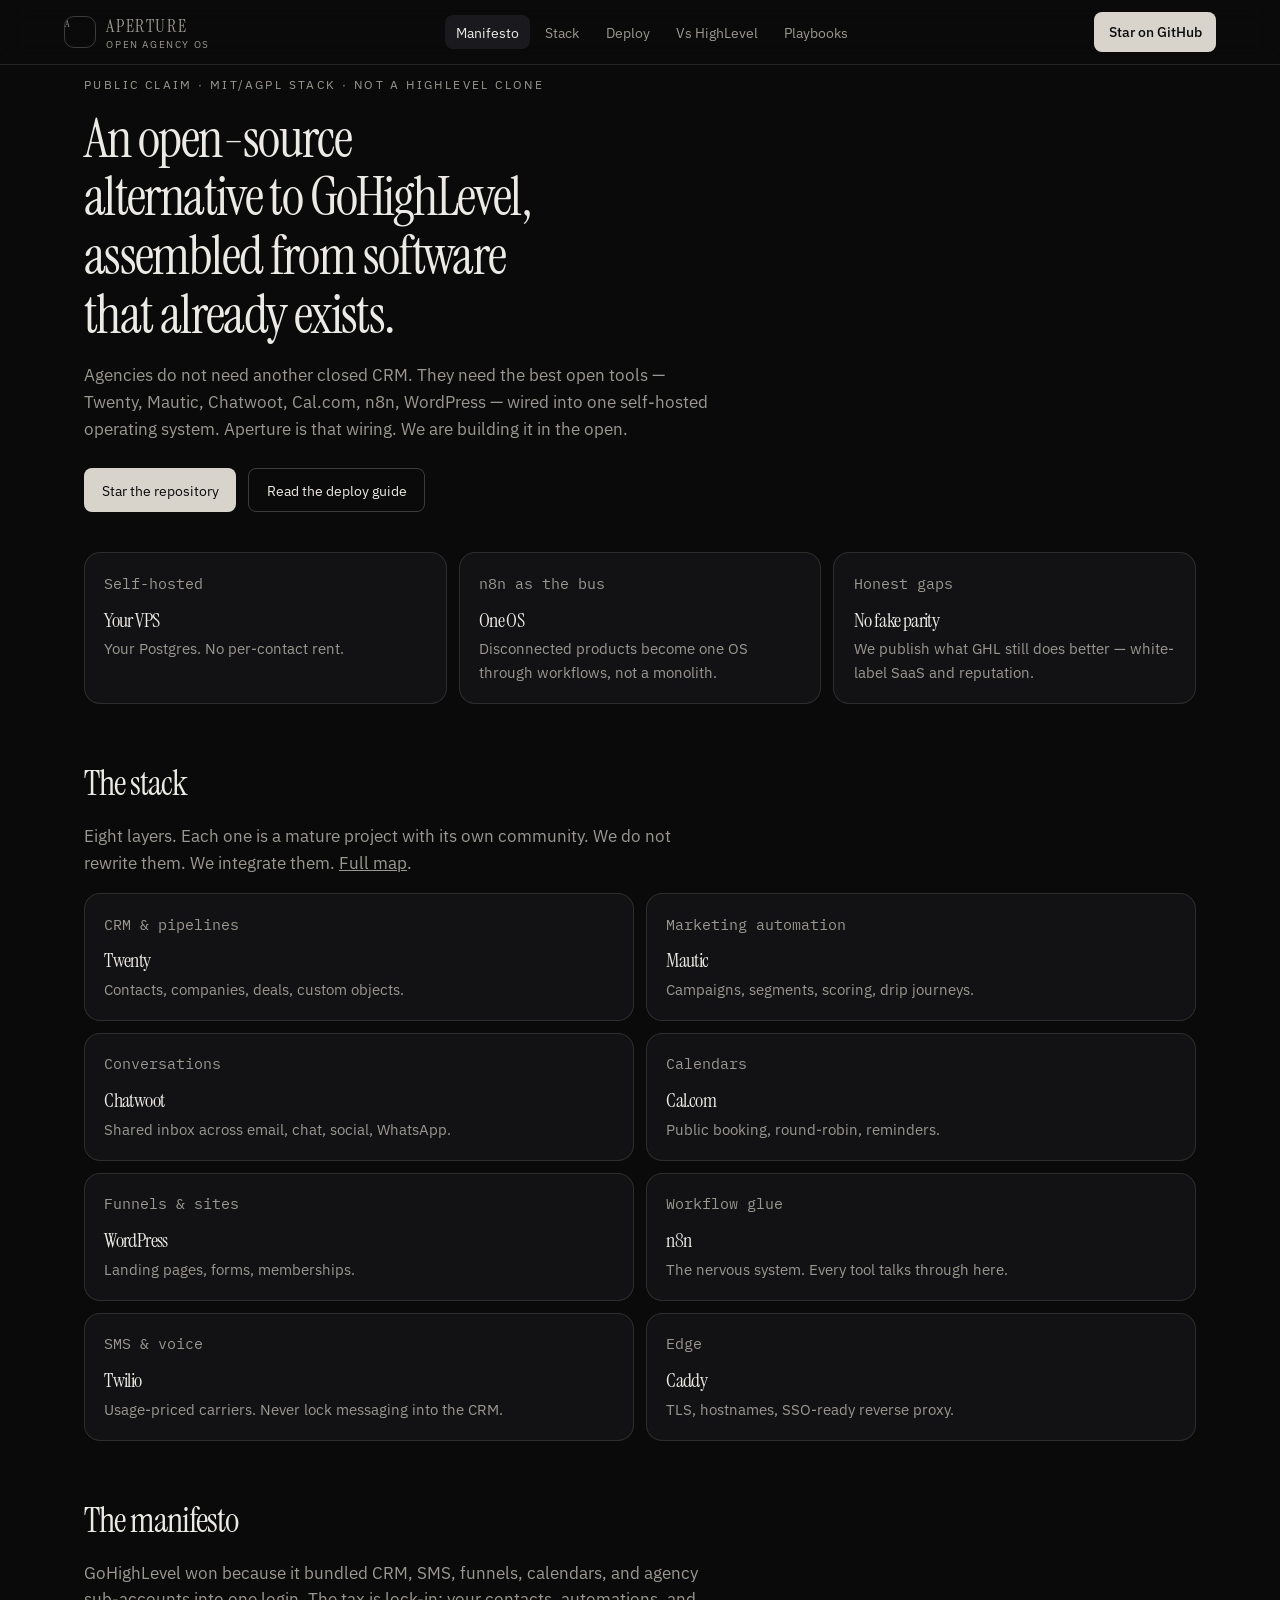
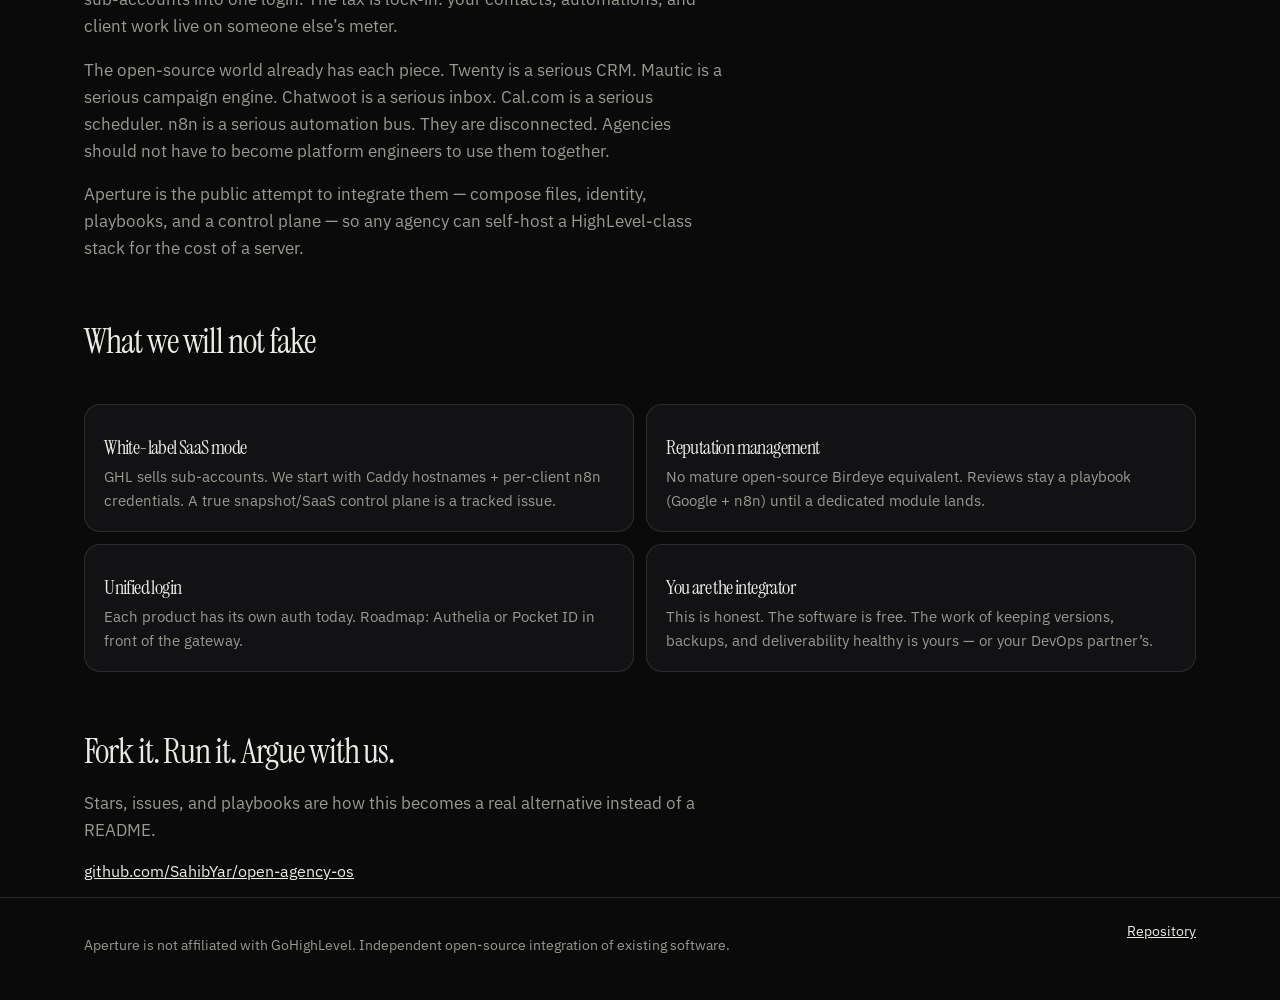
==== docs/index.html @ 9b4469d0 "site: publish the Aperture site for GitHub Pages Static mirror of the public manifesto, stack, deplo" ====
<!doctype html>
<html lang="en">
<head>
<meta charset="utf-8" />
<meta name="viewport" content="width=device-width, initial-scale=1" />
<title>Aperture — Open Agency OS</title>
<meta name="description" content="An open-source alternative to GoHighLevel, assembled from Twenty, Mautic, Chatwoot, Cal.com, n8n, and WordPress." />
<link rel="preconnect" href="https://fonts.googleapis.com" />
<link rel="stylesheet" href="https://fonts.googleapis.com/css2?family=IBM+Plex+Sans:wght@400;500&family=IBM+Plex+Mono&family=Instrument+Serif&display=swap" />
<link rel="stylesheet" href="site.css" />
</head>
<body>
<header><div class="wrap bar">
<a class="brand" href="./"><span class="mark">A</span><span><strong>Aperture</strong><span>Open Agency OS</span></span></a>
<nav class="desktop">
<a href="./" aria-current="page">Manifesto</a>
<a href="stack/">Stack</a>
<a href="guide/">Deploy</a>
<a href="compare/">Vs HighLevel</a>
<a href="playbooks/">Playbooks</a>
</nav>
<a class="star" href="https://github.com/SahibYar/open-agency-os">Star on GitHub</a>
</div></header>
<main class="wrap">
<p class="kicker">Public claim · MIT/AGPL stack · not a HighLevel clone</p>
<h1>An open-source alternative to GoHighLevel, assembled from software that already exists.</h1>
<p class="lede">Agencies do not need another closed CRM. They need the best open tools — Twenty, Mautic, Chatwoot, Cal.com, n8n, WordPress — wired into one self-hosted operating system. Aperture is that wiring. We are building it in the open.</p>
<div class="row">
<a class="btn" href="https://github.com/SahibYar/open-agency-os">Star the repository</a>
<a class="btn ghost" href="guide/">Read the deploy guide</a>
</div>
<div class="grid three">
<article class="card"><p class="meta">Self-hosted</p><h3>Your VPS</h3><p>Your Postgres. No per-contact rent.</p></article>
<article class="card"><p class="meta">n8n as the bus</p><h3>One OS</h3><p>Disconnected products become one OS through workflows, not a monolith.</p></article>
<article class="card"><p class="meta">Honest gaps</p><h3>No fake parity</h3><p>We publish what GHL still does better — white-label SaaS and reputation.</p></article>
</div>
<section class="section">
<h2>The stack</h2>
<p class="lede">Eight layers. Each one is a mature project with its own community. We do not rewrite them. We integrate them. <a href="stack/">Full map</a>.</p>
<div class="grid two" style="margin-top:1rem">
<article class="card"><p class="meta">CRM &amp; pipelines</p><h3>Twenty</h3><p>Contacts, companies, deals, custom objects.</p></article>
<article class="card"><p class="meta">Marketing automation</p><h3>Mautic</h3><p>Campaigns, segments, scoring, drip journeys.</p></article>
<article class="card"><p class="meta">Conversations</p><h3>Chatwoot</h3><p>Shared inbox across email, chat, social, WhatsApp.</p></article>
<article class="card"><p class="meta">Calendars</p><h3>Cal.com</h3><p>Public booking, round-robin, reminders.</p></article>
<article class="card"><p class="meta">Funnels &amp; sites</p><h3>WordPress</h3><p>Landing pages, forms, memberships.</p></article>
<article class="card"><p class="meta">Workflow glue</p><h3>n8n</h3><p>The nervous system. Every tool talks through here.</p></article>
<article class="card"><p class="meta">SMS &amp; voice</p><h3>Twilio</h3><p>Usage-priced carriers. Never lock messaging into the CRM.</p></article>
<article class="card"><p class="meta">Edge</p><h3>Caddy</h3><p>TLS, hostnames, SSO-ready reverse proxy.</p></article>
</div>
</section>
<section class="section">
<h2>The manifesto</h2>
<p class="lede">GoHighLevel won because it bundled CRM, SMS, funnels, calendars, and agency sub-accounts into one login. The tax is lock-in: your contacts, automations, and client work live on someone else’s meter.</p>
<p class="lede">The open-source world already has each piece. Twenty is a serious CRM. Mautic is a serious campaign engine. Chatwoot is a serious inbox. Cal.com is a serious scheduler. n8n is a serious automation bus. They are disconnected. Agencies should not have to become platform engineers to use them together.</p>
<p class="lede">Aperture is the public attempt to integrate them — compose files, identity, playbooks, and a control plane — so any agency can self-host a HighLevel-class stack for the cost of a server.</p>
</section>
<section class="section">
<h2>What we will not fake</h2>
<div class="grid two">
<article class="card"><h3>White-label SaaS mode</h3><p>GHL sells sub-accounts. We start with Caddy hostnames + per-client n8n credentials. A true snapshot/SaaS control plane is a tracked issue.</p></article>
<article class="card"><h3>Reputation management</h3><p>No mature open-source Birdeye equivalent. Reviews stay a playbook (Google + n8n) until a dedicated module lands.</p></article>
<article class="card"><h3>Unified login</h3><p>Each product has its own auth today. Roadmap: Authelia or Pocket ID in front of the gateway.</p></article>
<article class="card"><h3>You are the integrator</h3><p>This is honest. The software is free. The work of keeping versions, backups, and deliverability healthy is yours — or your DevOps partner’s.</p></article>
</div>
</section>
<section class="section">
<h2>Fork it. Run it. Argue with us.</h2>
<p class="lede">Stars, issues, and playbooks are how this becomes a real alternative instead of a README.</p>
<p><a href="https://github.com/SahibYar/open-agency-os">github.com/SahibYar/open-agency-os</a></p>
</section>
</main>
<footer><div class="wrap"><p>Aperture is not affiliated with GoHighLevel. Independent open-source integration of existing software.</p><a href="https://github.com/SahibYar/open-agency-os">Repository</a></div></footer>
</body></html>
---- docs/site.css ----
:root {
  --bg: #0a0a0b;
  --surface: #121214;
  --raised: #1a1a1e;
  --fg: #eceae4;
  --muted: #9a9890;
  --subtle: #6e6c66;
  --accent: #d8d4cc;
  --accent-fg: #0a0a0b;
  --border: rgba(236, 234, 228, 0.12);
  --border-strong: rgba(236, 234, 228, 0.22);
  --display: "Instrument Serif", "Times New Roman", serif;
  --sans: "IBM Plex Sans", "Segoe UI", system-ui, sans-serif;
  --mono: "IBM Plex Mono", ui-monospace, Menlo, monospace;
}
* { box-sizing: border-box; }
html, body { margin: 0; background: var(--bg); color: var(--fg); font-family: var(--sans); -webkit-font-smoothing: antialiased; }
h1, h2, h3 { font-family: var(--display); font-weight: 400; text-wrap: balance; letter-spacing: -0.03em; }
a { color: inherit; }
.wrap { max-width: 72rem; margin: 0 auto; padding: 0 1.25rem; }
header { position: sticky; top: 0; z-index: 10; border-bottom: 1px solid var(--border); background: rgba(10,10,11,0.9); backdrop-filter: blur(12px); }
.bar { display: flex; align-items: center; justify-content: space-between; gap: 0.75rem; padding: 0.75rem 0; }
.brand { display: flex; align-items: center; gap: 0.65rem; text-decoration: none; }
.mark { width: 2rem; height: 2rem; display: grid; place-items: center; border: 1px solid var(--border-strong); border-radius: 10px; font-family: var(--display); }
.brand strong { display: block; font-family: var(--display); font-size: 1.15rem; font-weight: 400; }
.brand span { display: block; font-size: 10px; letter-spacing: 0.16em; text-transform: uppercase; color: var(--muted); }
nav { display: flex; gap: 0.25rem; flex-wrap: wrap; }
nav a { text-decoration: none; color: var(--muted); font-size: 0.9rem; padding: 0.45rem 0.7rem; border-radius: 8px; }
nav a[aria-current="page"] { background: var(--raised); color: var(--fg); }
.star { display: inline-flex; align-items: center; height: 2.5rem; padding: 0 0.9rem; border-radius: 8px; background: var(--accent); color: var(--accent-fg); text-decoration: none; font-size: 0.875rem; font-weight: 500; }
main { padding: 2.5rem 0 4rem; }
.kicker { font-size: 0.75rem; letter-spacing: 0.2em; text-transform: uppercase; color: var(--muted); }
h1 { font-size: clamp(2.3rem, 5vw, 3.4rem); line-height: 1.08; max-width: 18ch; margin: 1.1rem 0; }
.lede { max-width: 40rem; color: var(--muted); font-size: 1.05rem; line-height: 1.6; }
.row { display: flex; flex-wrap: wrap; gap: 0.75rem; margin-top: 1.6rem; }
.btn { display: inline-flex; align-items: center; height: 2.75rem; padding: 0 1.1rem; border-radius: 8px; background: var(--accent); color: var(--accent-fg); text-decoration: none; font-size: 0.9rem; }
.btn.ghost { background: transparent; color: var(--fg); border: 1px solid var(--border-strong); }
.grid { display: grid; gap: 0.75rem; margin-top: 2.5rem; }
@media (min-width: 720px) { .grid.three { grid-template-columns: repeat(3, 1fr); } .grid.two { grid-template-columns: 1fr 1fr; } }
.card, .layer, .step { border: 1px solid var(--border); background: var(--surface); border-radius: 16px; padding: 1.15rem 1.2rem; }
.card h3, .layer h3 { margin: 0.7rem 0 0.3rem; font-size: 1.25rem; }
.card p, .layer p, .step p { margin: 0; color: var(--muted); line-height: 1.55; font-size: 0.95rem; }
.section { margin-top: 3.5rem; }
.section h2 { font-size: 2.2rem; margin-bottom: 0.4rem; }
.meta { color: var(--subtle); font-size: 0.8rem; font-family: var(--mono); }
.layer + .layer { margin-top: 0.75rem; }
.layer a { color: var(--fg); }
ol.steps { list-style: none; padding: 0; margin: 1.5rem 0; display: grid; gap: 0.75rem; }
.step { display: flex; gap: 1rem; }
.num { font-family: var(--mono); color: var(--subtle); }
pre { overflow: auto; border: 1px solid var(--border); background: var(--surface); border-radius: 16px; padding: 1rem 1.1rem; font-family: var(--mono); font-size: 0.8rem; line-height: 1.6; color: var(--muted); }
table { width: 100%; border-collapse: collapse; margin-top: 1.25rem; font-size: 0.92rem; }
th, td { text-align: left; padding: 0.75rem 0.6rem; border-bottom: 1px solid var(--border); vertical-align: top; }
th { color: var(--subtle); font-weight: 500; font-size: 0.75rem; letter-spacing: 0.08em; text-transform: uppercase; }
ul.clean { margin: 0.4rem 0 0; padding-left: 1.1rem; color: var(--muted); }
ul.clean li { margin: 0.25rem 0; }
footer { border-top: 1px solid var(--border); color: var(--muted); font-size: 0.875rem; }
footer .wrap { display: flex; justify-content: space-between; gap: 1rem; flex-wrap: wrap; padding: 1.5rem 1.25rem 2rem; }
footer a { color: var(--fg); }
@media (max-width: 800px) { nav.desktop { display: none; } .brand span { display: none; } }
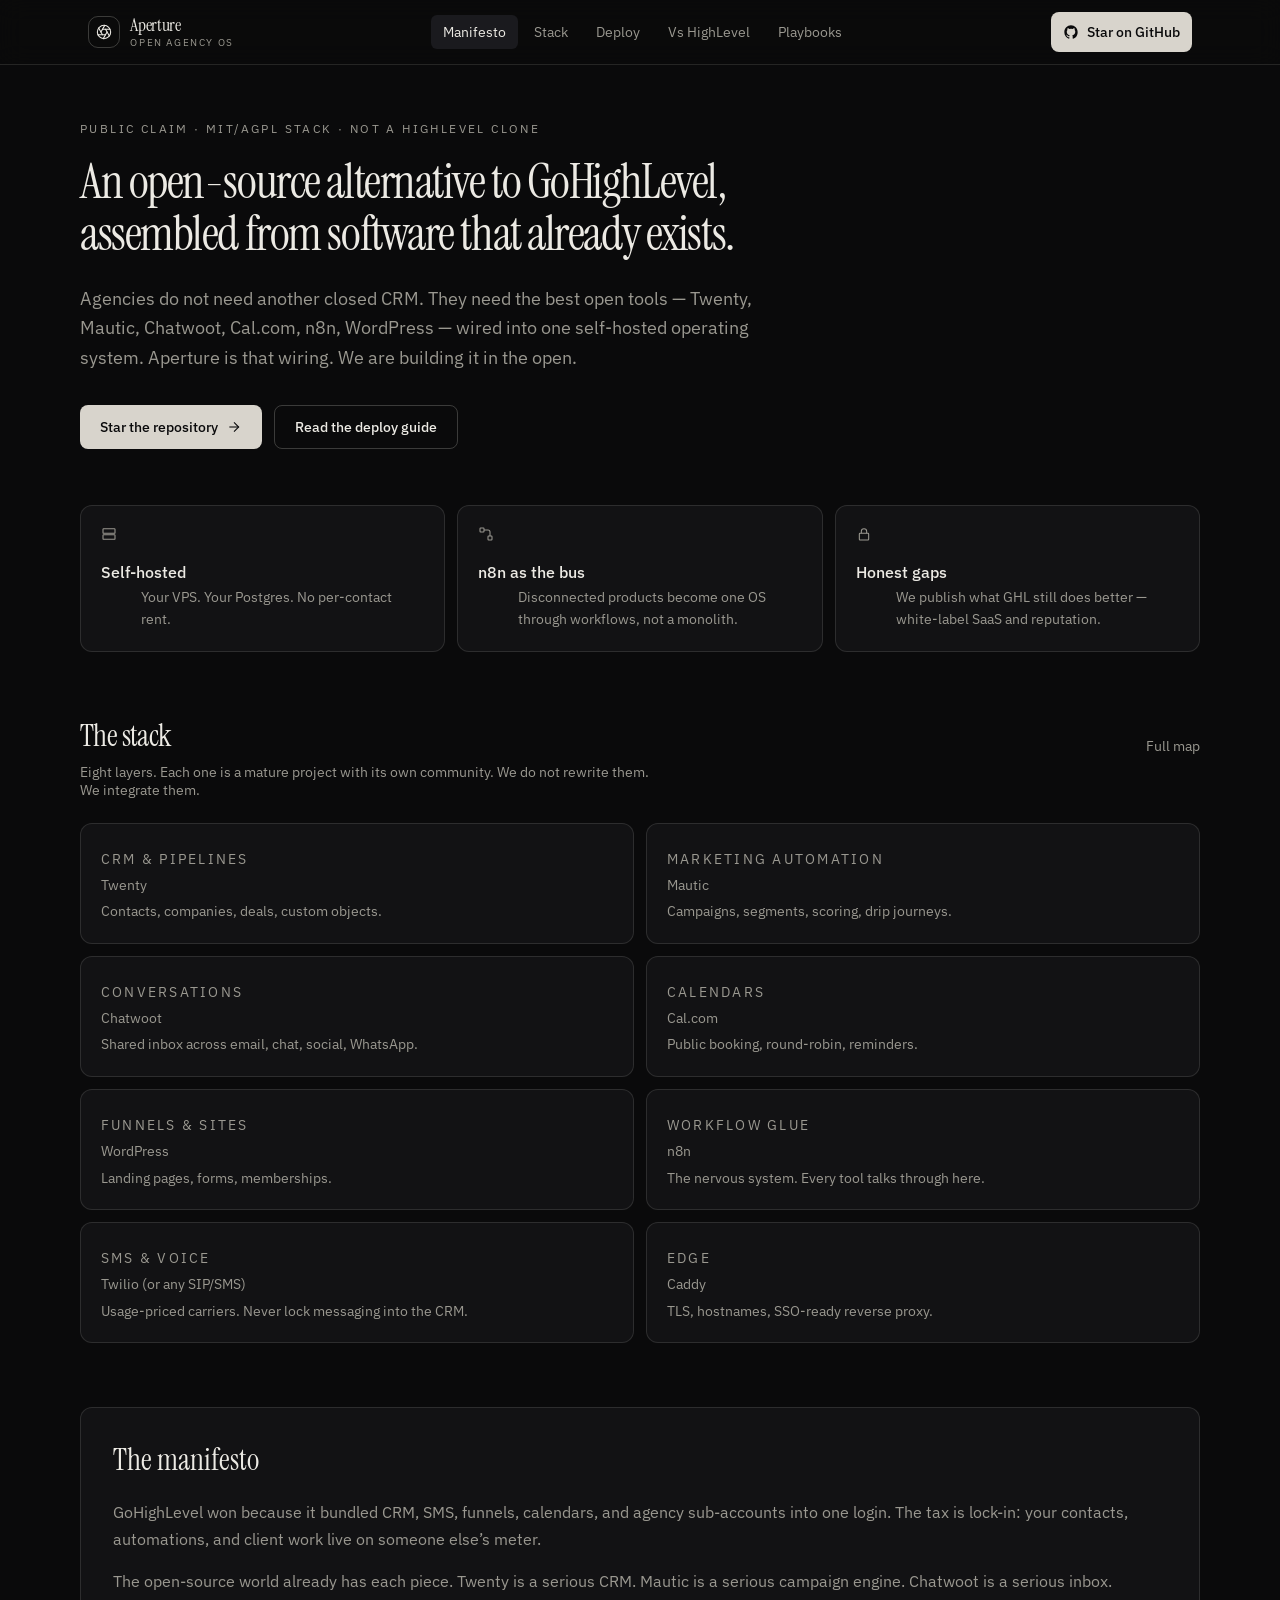
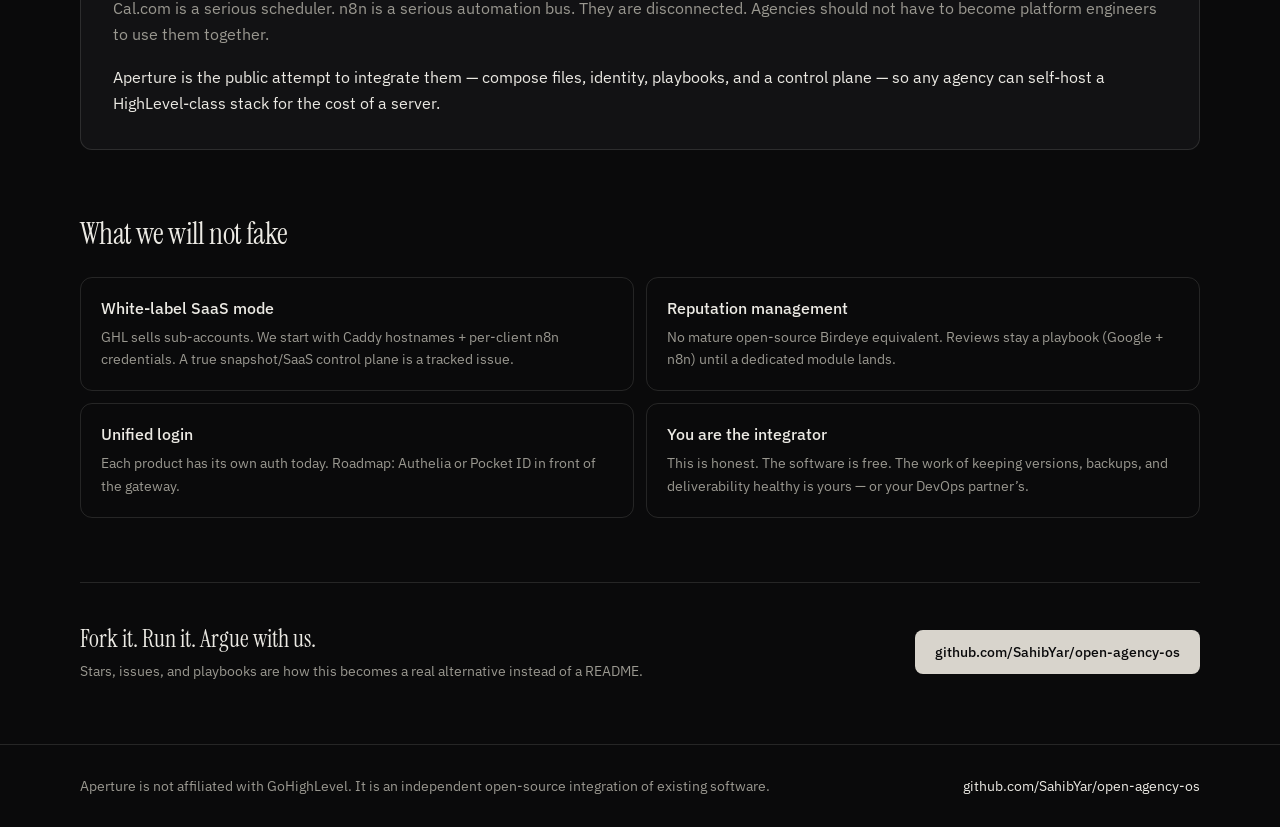
==== commit a084f3d2: "site: match the preview layout, type, and header" ====
--- a/docs/index.html
+++ b/docs/index.html
@@ -1,73 +1,93 @@
 <!doctype html>
 <html lang="en">
 <head>
-<meta charset="utf-8" />
-<meta name="viewport" content="width=device-width, initial-scale=1" />
+<meta charset="utf-8"/>
+<meta name="viewport" content="width=device-width, initial-scale=1"/>
+<meta name="theme-color" content="#0a0a0b"/>
 <title>Aperture — Open Agency OS</title>
-<meta name="description" content="An open-source alternative to GoHighLevel, assembled from Twenty, Mautic, Chatwoot, Cal.com, n8n, and WordPress." />
-<link rel="preconnect" href="https://fonts.googleapis.com" />
-<link rel="stylesheet" href="https://fonts.googleapis.com/css2?family=IBM+Plex+Sans:wght@400;500&family=IBM+Plex+Mono&family=Instrument+Serif&display=swap" />
-<link rel="stylesheet" href="site.css" />
+<meta name="description" content="Open-source GoHighLevel alternative. Self-host Twenty, Mautic, Chatwoot, Cal.com, n8n and WordPress as one agency operating system."/>
+<link rel="icon" href="favicon.svg" type="image/svg+xml"/>
+<link rel="stylesheet" href="https://fonts.googleapis.com/css2?family=IBM+Plex+Mono:wght@400;500&family=IBM+Plex+Sans:wght@400;500;600&family=Instrument+Serif&display=swap"/>
+<link rel="stylesheet" href="site.css"/>
 </head>
 <body>
-<header><div class="wrap bar">
-<a class="brand" href="./"><span class="mark">A</span><span><strong>Aperture</strong><span>Open Agency OS</span></span></a>
-<nav class="desktop">
-<a href="./" aria-current="page">Manifesto</a>
-<a href="stack/">Stack</a>
-<a href="guide/">Deploy</a>
-<a href="compare/">Vs HighLevel</a>
-<a href="playbooks/">Playbooks</a>
-</nav>
-<a class="star" href="https://github.com/SahibYar/open-agency-os">Star on GitHub</a>
-</div></header>
-<main class="wrap">
-<p class="kicker">Public claim · MIT/AGPL stack · not a HighLevel clone</p>
-<h1>An open-source alternative to GoHighLevel, assembled from software that already exists.</h1>
-<p class="lede">Agencies do not need another closed CRM. They need the best open tools — Twenty, Mautic, Chatwoot, Cal.com, n8n, WordPress — wired into one self-hosted operating system. Aperture is that wiring. We are building it in the open.</p>
-<div class="row">
-<a class="btn" href="https://github.com/SahibYar/open-agency-os">Star the repository</a>
-<a class="btn ghost" href="guide/">Read the deploy guide</a>
+<div class="shell">
+<header>
+  <div class="bar">
+    <a class="brand" href="./">
+      <span class="mark" aria-hidden="true"><svg viewBox="0 0 24 24" fill="none" stroke="currentColor" stroke-width="1.6" stroke-linecap="round" stroke-linejoin="round"><circle cx="12" cy="12" r="10"/><path d="m14.31 8 5.74 9.94"/><path d="M9.69 8h11.48"/><path d="m7.38 12 5.74-9.94"/><path d="M9.69 16 3.95 6.06"/><path d="M14.31 16H2.83"/><path d="m16.62 12-5.74 9.94"/></svg></span>
+      <span class="brand-copy"><strong>Aperture</strong><span>Open Agency OS</span></span>
+    </a>
+    <nav class="desk">
+      <a href="./" aria-current="page">Manifesto</a>
+      <a href="stack/">Stack</a>
+      <a href="guide/">Deploy</a>
+      <a href="compare/">Vs HighLevel</a>
+      <a href="playbooks/">Playbooks</a>
+    </nav>
+    <a class="star" href="https://github.com/SahibYar/open-agency-os"><svg width="16" height="16" viewBox="0 0 24 24" fill="currentColor"><path d="M12 2C6.48 2 2 6.58 2 12.26c0 4.52 2.87 8.35 6.84 9.71.5.1.68-.22.68-.49 0-.24-.01-.87-.01-1.71-2.78.62-3.37-1.37-3.37-1.37-.45-1.18-1.11-1.5-1.11-1.5-.91-.64.07-.63.07-.63 1 .07 1.53 1.06 1.53 1.06.9 1.57 2.36 1.12 2.94.86.09-.67.35-1.12.63-1.38-2.22-.26-4.55-1.14-4.55-5.07 0-1.12.39-2.03 1.03-2.75-.1-.26-.45-1.3.1-2.71 0 0 .84-.27 2.75 1.05a9.3 9.3 0 0 1 5 0c1.91-1.32 2.75-1.05 2.75-1.05.55 1.41.2 2.45.1 2.71.64.72 1.03 1.63 1.03 2.75 0 3.94-2.34 4.8-4.57 5.06.36.32.68.94.68 1.9 0 1.37-.01 2.48-.01 2.81 0 .27.18.6.69.49A10.04 10.04 0 0 0 22 12.26C22 6.58 17.52 2 12 2Z"/></svg><span class="long">Star on GitHub</span><span class="short">Star</span></a>
+  </div>
+  <nav class="mobile">
+    <a href="./" aria-current="page">Manifesto</a>
+    <a href="stack/">Stack</a>
+    <a href="guide/">Deploy</a>
+    <a href="compare/">Vs HighLevel</a>
+    <a href="playbooks/">Playbooks</a>
+  </nav>
+</header>
+<main class="page">
+  <p class="kicker rise">Public claim · MIT/AGPL stack · not a HighLevel clone</p>
+  <h1 class="rise">An open-source alternative to GoHighLevel, assembled from software that already exists.</h1>
+  <p class="lede rise">Agencies do not need another closed CRM. They need the best open tools — Twenty, Mautic, Chatwoot, Cal.com, n8n, WordPress — wired into one self-hosted operating system. Aperture is that wiring. We are building it in the open.</p>
+  <div class="row rise">
+    <a class="btn" href="https://github.com/SahibYar/open-agency-os">Star the repository <svg width="16" height="16" viewBox="0 0 24 24" fill="none" stroke="currentColor" stroke-width="1.6"><path d="M5 12h14"/><path d="m12 5 7 7-7 7"/></svg></a>
+    <a class="btn ghost" href="guide/">Read the deploy guide</a>
+  </div>
+  <dl class="grid three">
+    <div class="card"><svg width="16" height="16" viewBox="0 0 24 24" fill="none" stroke="currentColor" stroke-width="1.6"><rect x="3" y="4" width="18" height="7" rx="1"/><rect x="3" y="13" width="18" height="7" rx="1"/><path d="M7 7.5h.01M7 16.5h.01"/></svg><dt>Self-hosted</dt><dd>Your VPS. Your Postgres. No per-contact rent.</dd></div>
+    <div class="card"><svg width="16" height="16" viewBox="0 0 24 24" fill="none" stroke="currentColor" stroke-width="1.6"><rect x="3" y="3" width="6" height="6" rx="1"/><rect x="15" y="15" width="6" height="6" rx="1"/><path d="M9 6h6a3 3 0 0 1 3 3v6"/></svg><dt>n8n as the bus</dt><dd>Disconnected products become one OS through workflows, not a monolith.</dd></div>
+    <div class="card"><svg width="16" height="16" viewBox="0 0 24 24" fill="none" stroke="currentColor" stroke-width="1.6"><rect x="5" y="11" width="14" height="10" rx="1"/><path d="M8 11V8a4 4 0 0 1 8 0v3"/></svg><dt>Honest gaps</dt><dd>We publish what GHL still does better — white-label SaaS and reputation.</dd></div>
+  </dl>
+  <section class="section">
+    <div class="head"><h2>The stack</h2><a href="stack/">Full map</a></div>
+    <p class="sub">Eight layers. Each one is a mature project with its own community. We do not rewrite them. We integrate them.</p>
+    <ul class="grid two layers" style="list-style:none;padding:0">
+      <li class="card"><p class="eyebrow">CRM & pipelines</p><p class="tool">Twenty</p><p>Contacts, companies, deals, custom objects.</p></li>
+      <li class="card"><p class="eyebrow">Marketing automation</p><p class="tool">Mautic</p><p>Campaigns, segments, scoring, drip journeys.</p></li>
+      <li class="card"><p class="eyebrow">Conversations</p><p class="tool">Chatwoot</p><p>Shared inbox across email, chat, social, WhatsApp.</p></li>
+      <li class="card"><p class="eyebrow">Calendars</p><p class="tool">Cal.com</p><p>Public booking, round-robin, reminders.</p></li>
+      <li class="card"><p class="eyebrow">Funnels & sites</p><p class="tool">WordPress</p><p>Landing pages, forms, memberships.</p></li>
+      <li class="card"><p class="eyebrow">Workflow glue</p><p class="tool">n8n</p><p>The nervous system. Every tool talks through here.</p></li>
+      <li class="card"><p class="eyebrow">SMS & voice</p><p class="tool">Twilio (or any SIP/SMS)</p><p>Usage-priced carriers. Never lock messaging into the CRM.</p></li>
+      <li class="card"><p class="eyebrow">Edge</p><p class="tool">Caddy</p><p>TLS, hostnames, SSO-ready reverse proxy.</p></li>
+    </ul>
+  </section>
+  <section class="manifesto">
+    <h2>The manifesto</h2>
+    <div class="prose">
+      <p>GoHighLevel won because it bundled CRM, SMS, funnels, calendars, and agency sub-accounts into one login. The tax is lock-in: your contacts, automations, and client work live on someone else’s meter.</p>
+      <p>The open-source world already has each piece. Twenty is a serious CRM. Mautic is a serious campaign engine. Chatwoot is a serious inbox. Cal.com is a serious scheduler. n8n is a serious automation bus. They are disconnected. Agencies should not have to become platform engineers to use them together.</p>
+      <p class="fg">Aperture is the public attempt to integrate them — compose files, identity, playbooks, and a control plane — so any agency can self-host a HighLevel-class stack for the cost of a server.</p>
+    </div>
+  </section>
+  <section class="section">
+    <h2>What we will not fake</h2>
+    <ul class="grid two" style="list-style:none;padding:0;margin-top:1.5rem">
+      <li class="plain"><h3>White-label SaaS mode</h3><p>GHL sells sub-accounts. We start with Caddy hostnames + per-client n8n credentials. A true snapshot/SaaS control plane is a tracked issue.</p></li>
+      <li class="plain"><h3>Reputation management</h3><p>No mature open-source Birdeye equivalent. Reviews stay a playbook (Google + n8n) until a dedicated module lands.</p></li>
+      <li class="plain"><h3>Unified login</h3><p>Each product has its own auth today. Roadmap: Authelia or Pocket ID in front of the gateway.</p></li>
+      <li class="plain"><h3>You are the integrator</h3><p>This is honest. The software is free. The work of keeping versions, backups, and deliverability healthy is yours — or your DevOps partner’s.</p></li>
+    </ul>
+  </section>
+  <section class="close">
+    <div>
+      <h2>Fork it. Run it. Argue with us.</h2>
+      <p class="sub">Stars, issues, and playbooks are how this becomes a real alternative instead of a README.</p>
+    </div>
+    <a class="btn" href="https://github.com/SahibYar/open-agency-os">github.com/SahibYar/open-agency-os</a>
+  </section>
+</main>
+<footer><div class="inner"><p>Aperture is not affiliated with GoHighLevel. It is an independent open-source integration of existing software.</p><a href="https://github.com/SahibYar/open-agency-os">github.com/SahibYar/open-agency-os</a></div></footer>
 </div>
-<div class="grid three">
-<article class="card"><p class="meta">Self-hosted</p><h3>Your VPS</h3><p>Your Postgres. No per-contact rent.</p></article>
-<article class="card"><p class="meta">n8n as the bus</p><h3>One OS</h3><p>Disconnected products become one OS through workflows, not a monolith.</p></article>
-<article class="card"><p class="meta">Honest gaps</p><h3>No fake parity</h3><p>We publish what GHL still does better — white-label SaaS and reputation.</p></article>
-</div>
-<section class="section">
-<h2>The stack</h2>
-<p class="lede">Eight layers. Each one is a mature project with its own community. We do not rewrite them. We integrate them. <a href="stack/">Full map</a>.</p>
-<div class="grid two" style="margin-top:1rem">
-<article class="card"><p class="meta">CRM &amp; pipelines</p><h3>Twenty</h3><p>Contacts, companies, deals, custom objects.</p></article>
-<article class="card"><p class="meta">Marketing automation</p><h3>Mautic</h3><p>Campaigns, segments, scoring, drip journeys.</p></article>
-<article class="card"><p class="meta">Conversations</p><h3>Chatwoot</h3><p>Shared inbox across email, chat, social, WhatsApp.</p></article>
-<article class="card"><p class="meta">Calendars</p><h3>Cal.com</h3><p>Public booking, round-robin, reminders.</p></article>
-<article class="card"><p class="meta">Funnels &amp; sites</p><h3>WordPress</h3><p>Landing pages, forms, memberships.</p></article>
-<article class="card"><p class="meta">Workflow glue</p><h3>n8n</h3><p>The nervous system. Every tool talks through here.</p></article>
-<article class="card"><p class="meta">SMS &amp; voice</p><h3>Twilio</h3><p>Usage-priced carriers. Never lock messaging into the CRM.</p></article>
-<article class="card"><p class="meta">Edge</p><h3>Caddy</h3><p>TLS, hostnames, SSO-ready reverse proxy.</p></article>
-</div>
-</section>
-<section class="section">
-<h2>The manifesto</h2>
-<p class="lede">GoHighLevel won because it bundled CRM, SMS, funnels, calendars, and agency sub-accounts into one login. The tax is lock-in: your contacts, automations, and client work live on someone else’s meter.</p>
-<p class="lede">The open-source world already has each piece. Twenty is a serious CRM. Mautic is a serious campaign engine. Chatwoot is a serious inbox. Cal.com is a serious scheduler. n8n is a serious automation bus. They are disconnected. Agencies should not have to become platform engineers to use them together.</p>
-<p class="lede">Aperture is the public attempt to integrate them — compose files, identity, playbooks, and a control plane — so any agency can self-host a HighLevel-class stack for the cost of a server.</p>
-</section>
-<section class="section">
-<h2>What we will not fake</h2>
-<div class="grid two">
-<article class="card"><h3>White-label SaaS mode</h3><p>GHL sells sub-accounts. We start with Caddy hostnames + per-client n8n credentials. A true snapshot/SaaS control plane is a tracked issue.</p></article>
-<article class="card"><h3>Reputation management</h3><p>No mature open-source Birdeye equivalent. Reviews stay a playbook (Google + n8n) until a dedicated module lands.</p></article>
-<article class="card"><h3>Unified login</h3><p>Each product has its own auth today. Roadmap: Authelia or Pocket ID in front of the gateway.</p></article>
-<article class="card"><h3>You are the integrator</h3><p>This is honest. The software is free. The work of keeping versions, backups, and deliverability healthy is yours — or your DevOps partner’s.</p></article>
-</div>
-</section>
-<section class="section">
-<h2>Fork it. Run it. Argue with us.</h2>
-<p class="lede">Stars, issues, and playbooks are how this becomes a real alternative instead of a README.</p>
-<p><a href="https://github.com/SahibYar/open-agency-os">github.com/SahibYar/open-agency-os</a></p>
-</section>
-</main>
-<footer><div class="wrap"><p>Aperture is not affiliated with GoHighLevel. Independent open-source integration of existing software.</p><a href="https://github.com/SahibYar/open-agency-os">Repository</a></div></footer>
-</body></html>
+</body>
+</html>
--- a/docs/site.css
+++ b/docs/site.css
@@ -7,54 +7,112 @@
   --subtle: #6e6c66;
   --accent: #d8d4cc;
   --accent-fg: #0a0a0b;
-  --border: rgba(236, 234, 228, 0.12);
-  --border-strong: rgba(236, 234, 228, 0.22);
+  --border: color-mix(in oklab, #eceae4 12%, transparent);
+  --border-strong: color-mix(in oklab, #eceae4 22%, transparent);
   --display: "Instrument Serif", "Times New Roman", serif;
   --sans: "IBM Plex Sans", "Segoe UI", system-ui, sans-serif;
   --mono: "IBM Plex Mono", ui-monospace, Menlo, monospace;
 }
 * { box-sizing: border-box; }
-html, body { margin: 0; background: var(--bg); color: var(--fg); font-family: var(--sans); -webkit-font-smoothing: antialiased; }
-h1, h2, h3 { font-family: var(--display); font-weight: 400; text-wrap: balance; letter-spacing: -0.03em; }
+html { -webkit-font-smoothing: antialiased; }
+html, body { margin: 0; background: var(--bg); color: var(--fg); font-family: var(--sans); }
+h1, h2, h3 { font-family: var(--display); font-weight: 400; text-wrap: balance; margin: 0; }
+p { text-wrap: pretty; margin: 0; }
 a { color: inherit; }
-.wrap { max-width: 72rem; margin: 0 auto; padding: 0 1.25rem; }
-header { position: sticky; top: 0; z-index: 10; border-bottom: 1px solid var(--border); background: rgba(10,10,11,0.9); backdrop-filter: blur(12px); }
-.bar { display: flex; align-items: center; justify-content: space-between; gap: 0.75rem; padding: 0.75rem 0; }
-.brand { display: flex; align-items: center; gap: 0.65rem; text-decoration: none; }
-.mark { width: 2rem; height: 2rem; display: grid; place-items: center; border: 1px solid var(--border-strong); border-radius: 10px; font-family: var(--display); }
-.brand strong { display: block; font-family: var(--display); font-size: 1.15rem; font-weight: 400; }
-.brand span { display: block; font-size: 10px; letter-spacing: 0.16em; text-transform: uppercase; color: var(--muted); }
-nav { display: flex; gap: 0.25rem; flex-wrap: wrap; }
-nav a { text-decoration: none; color: var(--muted); font-size: 0.9rem; padding: 0.45rem 0.7rem; border-radius: 8px; }
-nav a[aria-current="page"] { background: var(--raised); color: var(--fg); }
-.star { display: inline-flex; align-items: center; height: 2.5rem; padding: 0 0.9rem; border-radius: 8px; background: var(--accent); color: var(--accent-fg); text-decoration: none; font-size: 0.875rem; font-weight: 500; }
-main { padding: 2.5rem 0 4rem; }
+::selection { background: var(--accent); color: var(--accent-fg); }
+.shell { min-height: 100dvh; }
+header { position: sticky; top: 0; z-index: 40; border-bottom: 1px solid var(--border); background: color-mix(in oklab, var(--bg) 90%, transparent); backdrop-filter: blur(12px); }
+.bar, .page, footer .inner { max-width: 72rem; margin: 0 auto; }
+.bar { display: flex; align-items: center; justify-content: space-between; gap: 0.75rem; padding: 0.75rem 1rem; }
+@media (min-width: 640px) { .bar, .page, footer .inner { padding-left: 1.5rem; padding-right: 1.5rem; } }
+.brand { display: flex; align-items: center; gap: 0.65rem; text-decoration: none; color: var(--fg); }
+.mark { width: 2rem; height: 2rem; display: grid; place-items: center; border: 1px solid var(--border-strong); border-radius: 10px; flex: none; }
+.mark svg { width: 16px; height: 16px; }
+.brand-copy { line-height: 1; }
+.brand-copy strong { display: block; font-family: var(--display); font-weight: 400; font-size: 1.15rem; letter-spacing: -0.02em; }
+.brand-copy span { display: none; margin-top: 0.2rem; font-size: 10px; letter-spacing: 0.16em; text-transform: uppercase; color: var(--muted); }
+@media (min-width: 640px) { .brand-copy span { display: block; } }
+nav.desk { display: none; align-items: center; gap: 0.25rem; }
+@media (min-width: 768px) { nav.desk { display: flex; } }
+nav a { text-decoration: none; color: var(--muted); font-size: 0.875rem; padding: 0.5rem 0.75rem; border-radius: 6px; }
+nav a[aria-current="page"], nav.mobile a[aria-current="page"] { background: var(--raised); color: var(--fg); }
+nav a:hover { color: var(--fg); }
+.star { display: inline-flex; align-items: center; gap: 0.5rem; height: 2.5rem; padding: 0 0.75rem; border-radius: 8px; background: var(--accent); color: var(--accent-fg); text-decoration: none; font-size: 0.875rem; font-weight: 500; }
+.star .long { display: none; }
+@media (min-width: 640px) { .star .long { display: inline; } .star .short { display: none; } }
+nav.mobile { display: flex; gap: 0.25rem; overflow-x: auto; border-top: 1px solid var(--border); padding: 0.25rem 0.75rem; }
+@media (min-width: 768px) { nav.mobile { display: none; } }
+.page { padding: 2.5rem 1rem 3.5rem; }
+@media (min-width: 640px) { .page { padding-top: 3.5rem; padding-bottom: 4rem; } }
 .kicker { font-size: 0.75rem; letter-spacing: 0.2em; text-transform: uppercase; color: var(--muted); }
-h1 { font-size: clamp(2.3rem, 5vw, 3.4rem); line-height: 1.08; max-width: 18ch; margin: 1.1rem 0; }
-.lede { max-width: 40rem; color: var(--muted); font-size: 1.05rem; line-height: 1.6; }
-.row { display: flex; flex-wrap: wrap; gap: 0.75rem; margin-top: 1.6rem; }
-.btn { display: inline-flex; align-items: center; height: 2.75rem; padding: 0 1.1rem; border-radius: 8px; background: var(--accent); color: var(--accent-fg); text-decoration: none; font-size: 0.9rem; }
+h1 { margin-top: 1.25rem; max-width: 56rem; font-size: 2.35rem; line-height: 1.08; letter-spacing: -0.03em; }
+@media (min-width: 640px) { h1 { font-size: 3rem; } }
+.lede { margin-top: 1.5rem; max-width: 42rem; color: var(--muted); font-size: 1rem; line-height: 1.65; }
+@media (min-width: 640px) { .lede { font-size: 1.125rem; } }
+.row { display: flex; flex-wrap: wrap; gap: 0.75rem; margin-top: 2rem; }
+.btn { display: inline-flex; align-items: center; gap: 0.5rem; height: 2.75rem; padding: 0 1.25rem; border-radius: 8px; background: var(--accent); color: var(--accent-fg); text-decoration: none; font-size: 0.875rem; font-weight: 500; }
 .btn.ghost { background: transparent; color: var(--fg); border: 1px solid var(--border-strong); }
-.grid { display: grid; gap: 0.75rem; margin-top: 2.5rem; }
-@media (min-width: 720px) { .grid.three { grid-template-columns: repeat(3, 1fr); } .grid.two { grid-template-columns: 1fr 1fr; } }
-.card, .layer, .step { border: 1px solid var(--border); background: var(--surface); border-radius: 16px; padding: 1.15rem 1.2rem; }
-.card h3, .layer h3 { margin: 0.7rem 0 0.3rem; font-size: 1.25rem; }
-.card p, .layer p, .step p { margin: 0; color: var(--muted); line-height: 1.55; font-size: 0.95rem; }
-.section { margin-top: 3.5rem; }
-.section h2 { font-size: 2.2rem; margin-bottom: 0.4rem; }
-.meta { color: var(--subtle); font-size: 0.8rem; font-family: var(--mono); }
-.layer + .layer { margin-top: 0.75rem; }
-.layer a { color: var(--fg); }
-ol.steps { list-style: none; padding: 0; margin: 1.5rem 0; display: grid; gap: 0.75rem; }
-.step { display: flex; gap: 1rem; }
-.num { font-family: var(--mono); color: var(--subtle); }
-pre { overflow: auto; border: 1px solid var(--border); background: var(--surface); border-radius: 16px; padding: 1rem 1.1rem; font-family: var(--mono); font-size: 0.8rem; line-height: 1.6; color: var(--muted); }
-table { width: 100%; border-collapse: collapse; margin-top: 1.25rem; font-size: 0.92rem; }
-th, td { text-align: left; padding: 0.75rem 0.6rem; border-bottom: 1px solid var(--border); vertical-align: top; }
-th { color: var(--subtle); font-weight: 500; font-size: 0.75rem; letter-spacing: 0.08em; text-transform: uppercase; }
-ul.clean { margin: 0.4rem 0 0; padding-left: 1.1rem; color: var(--muted); }
-ul.clean li { margin: 0.25rem 0; }
-footer { border-top: 1px solid var(--border); color: var(--muted); font-size: 0.875rem; }
-footer .wrap { display: flex; justify-content: space-between; gap: 1rem; flex-wrap: wrap; padding: 1.5rem 1.25rem 2rem; }
-footer a { color: var(--fg); }
-@media (max-width: 800px) { nav.desktop { display: none; } .brand span { display: none; } }
+.grid { display: grid; gap: 0.75rem; }
+.grid.three { margin-top: 3.5rem; }
+@media (min-width: 640px) { .grid.three { grid-template-columns: repeat(3, 1fr); } .grid.two { grid-template-columns: 1fr 1fr; } }
+.card { border: 1px solid var(--border); background: var(--surface); border-radius: 12px; padding: 1.25rem; }
+.card svg { color: var(--muted); }
+.card dt, .card h3, .plain h3 { margin-top: 1rem; font-family: var(--sans); font-size: 1rem; font-weight: 500; letter-spacing: 0; }
+.card dd, .card p, .plain p { margin-top: 0.25rem; color: var(--muted); font-size: 0.875rem; line-height: 1.6; }
+.section { margin-top: 4rem; }
+.head { display: flex; align-items: flex-end; justify-content: space-between; gap: 1rem; }
+.head h2, .section h2 { font-size: 1.875rem; letter-spacing: -0.02em; }
+.head a { font-size: 0.875rem; color: var(--muted); text-decoration: none; }
+.sub { margin-top: 0.5rem; max-width: 36rem; color: var(--muted); font-size: 0.875rem; }
+.grid.layers { margin-top: 1.5rem; }
+.eyebrow { font-size: 0.75rem; letter-spacing: 0.16em; text-transform: uppercase; color: var(--subtle); }
+.tool { margin-top: 0.5rem; font-size: 1.125rem; }
+.manifesto { margin-top: 4rem; border: 1px solid var(--border); background: var(--surface); border-radius: 12px; padding: 1.5rem; }
+@media (min-width: 640px) { .manifesto { padding: 2rem; } }
+.manifesto h2 { font-size: 1.875rem; }
+.prose { margin-top: 1.25rem; display: grid; gap: 1rem; color: var(--muted); font-size: 0.975rem; line-height: 1.7; }
+.prose .fg { color: var(--fg); }
+.plain { border: 1px solid var(--border); border-radius: 12px; padding: 1.25rem; background: transparent; }
+.plain h3 { margin-top: 0; }
+.plain p { margin-top: 0.5rem; }
+.close { margin-top: 4rem; padding-top: 2.5rem; border-top: 1px solid var(--border); display: flex; flex-direction: column; align-items: flex-start; gap: 1rem; }
+@media (min-width: 640px) { .close { flex-direction: row; align-items: center; justify-content: space-between; } }
+.close h2 { font-size: 1.5rem; }
+footer { border-top: 1px solid var(--border); }
+footer .inner { display: flex; flex-direction: column; gap: 1rem; padding: 2rem 1rem; font-size: 0.875rem; color: var(--muted); }
+@media (min-width: 640px) { footer .inner { flex-direction: row; align-items: center; justify-content: space-between; } }
+footer a { color: var(--fg); text-decoration: none; display: inline-flex; align-items: center; gap: 0.25rem; }
+.layer-block { margin-top: 2.5rem; }
+.layer-block h2 { font-size: 1.5rem; }
+.layer-block > .sub { margin-bottom: 1rem; }
+.toolcard { border: 1px solid var(--border); background: var(--surface); border-radius: 12px; padding: 1.25rem 1.5rem; }
+.tooltop { display: flex; flex-wrap: wrap; justify-content: space-between; gap: 0.75rem; }
+.tooltop strong { font-weight: 500; font-size: 1.05rem; }
+.role { color: var(--muted); font-size: 0.875rem; }
+.why { margin-top: 1rem; font-size: 0.875rem; line-height: 1.65; }
+.facts { margin-top: 1rem; display: grid; gap: 0.75rem; font-size: 0.875rem; }
+@media (min-width: 640px) { .facts { grid-template-columns: repeat(3, 1fr); } }
+.facts dt { color: var(--subtle); }
+.facts dd { margin: 0.25rem 0 0; color: var(--muted); }
+ol.steps { list-style: none; padding: 0; margin: 2.5rem 0 0; display: grid; gap: 0.75rem; }
+.step { display: flex; gap: 1rem; border: 1px solid var(--border); border-radius: 12px; padding: 1.25rem; }
+.num { font-family: var(--mono); color: var(--subtle); font-size: 0.875rem; }
+.step h3 { font-family: var(--sans); font-weight: 500; font-size: 1rem; }
+.step p { margin-top: 0.25rem; color: var(--muted); font-size: 0.875rem; line-height: 1.6; }
+pre { margin-top: 2.5rem; overflow: auto; border: 1px solid var(--border); background: var(--surface); border-radius: 12px; padding: 1rem 1.1rem; font-family: var(--mono); font-size: 0.75rem; line-height: 1.7; color: var(--muted); }
+.tablewrap { margin-top: 2.5rem; overflow-x: auto; border: 1px solid var(--border); border-radius: 12px; }
+table { width: 100%; min-width: 40rem; border-collapse: collapse; text-align: left; font-size: 0.875rem; }
+th { background: var(--surface); color: var(--muted); font-weight: 500; }
+th, td { padding: 0.75rem 1rem; }
+tbody tr { border-top: 1px solid var(--border); }
+td:first-child { font-weight: 500; }
+td:not(:first-child) { color: var(--muted); }
+.note { margin-top: 2rem; max-width: 42rem; color: var(--muted); font-size: 0.875rem; line-height: 1.6; }
+ul.clean { margin: 0.75rem 0 0; padding-left: 1.1rem; color: var(--muted); font-size: 0.875rem; }
+ul.clean li { margin: 0.3rem 0; }
+.rise { animation: rise 500ms cubic-bezier(0.22, 1, 0.36, 1) both; }
+.rise:nth-child(2) { animation-delay: 50ms; }
+.rise:nth-child(3) { animation-delay: 100ms; }
+.rise:nth-child(4) { animation-delay: 150ms; }
+@keyframes rise { from { opacity: 0; transform: translateY(10px); } to { opacity: 1; transform: none; } }
+@media (prefers-reduced-motion: reduce) { .rise { animation: none; } }
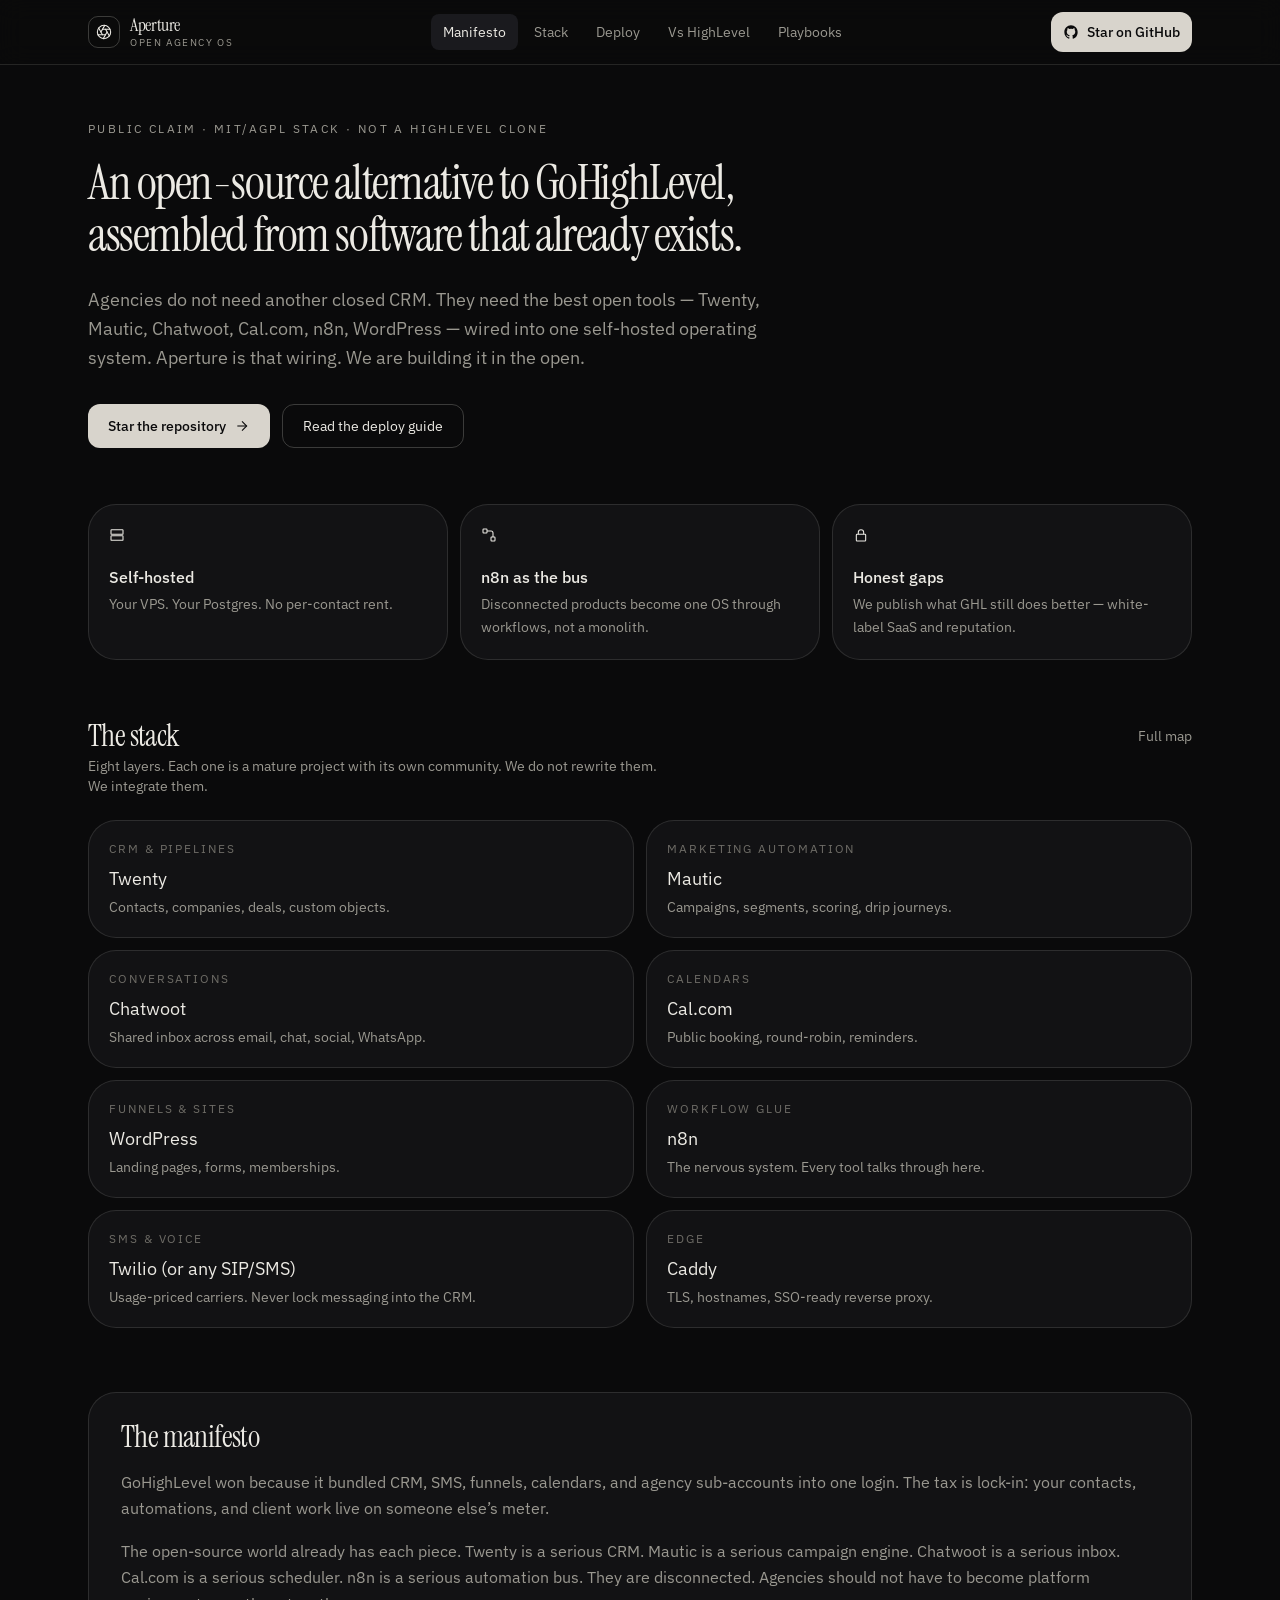
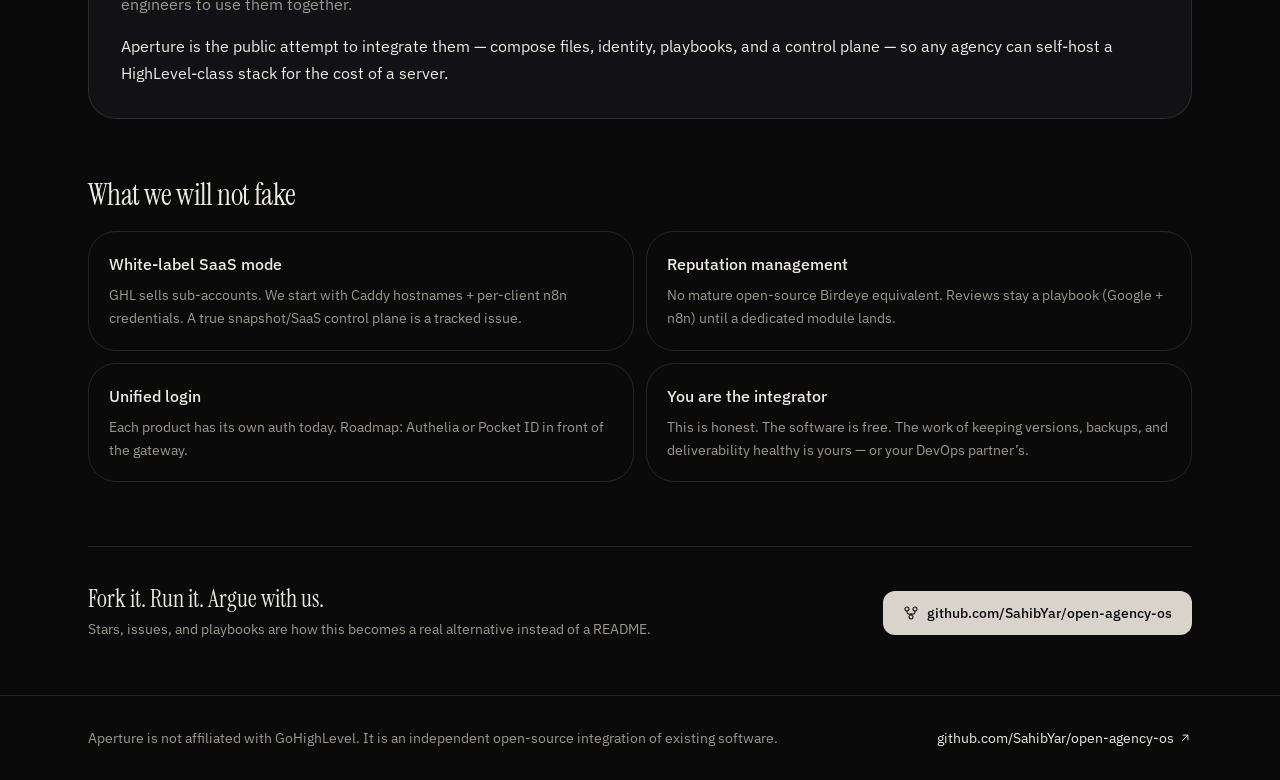
==== commit 45884a67: "site: match preview radii, type, and icons" ====
--- a/docs/index.html
+++ b/docs/index.html
@@ -8,7 +8,7 @@
 <meta name="description" content="Open-source GoHighLevel alternative. Self-host Twenty, Mautic, Chatwoot, Cal.com, n8n and WordPress as one agency operating system."/>
 <link rel="icon" href="favicon.svg" type="image/svg+xml"/>
 <link rel="stylesheet" href="https://fonts.googleapis.com/css2?family=IBM+Plex+Mono:wght@400;500&family=IBM+Plex+Sans:wght@400;500;600&family=Instrument+Serif&display=swap"/>
-<link rel="stylesheet" href="site.css"/>
+<link rel="stylesheet" href="site.css?v=3"/>
 </head>
 <body>
 <div class="shell">
@@ -37,8 +37,8 @@
 </header>
 <main class="page">
   <p class="kicker rise">Public claim · MIT/AGPL stack · not a HighLevel clone</p>
-  <h1 class="rise">An open-source alternative to GoHighLevel, assembled from software that already exists.</h1>
-  <p class="lede rise">Agencies do not need another closed CRM. They need the best open tools — Twenty, Mautic, Chatwoot, Cal.com, n8n, WordPress — wired into one self-hosted operating system. Aperture is that wiring. We are building it in the open.</p>
+  <h1 class="hero rise">An open-source alternative to GoHighLevel, assembled from software that already exists.</h1>
+  <p class="lede lg rise">Agencies do not need another closed CRM. They need the best open tools — Twenty, Mautic, Chatwoot, Cal.com, n8n, WordPress — wired into one self-hosted operating system. Aperture is that wiring. We are building it in the open.</p>
   <div class="row rise">
     <a class="btn" href="https://github.com/SahibYar/open-agency-os">Star the repository <svg width="16" height="16" viewBox="0 0 24 24" fill="none" stroke="currentColor" stroke-width="1.6"><path d="M5 12h14"/><path d="m12 5 7 7-7 7"/></svg></a>
     <a class="btn ghost" href="guide/">Read the deploy guide</a>
@@ -52,14 +52,14 @@
     <div class="head"><h2>The stack</h2><a href="stack/">Full map</a></div>
     <p class="sub">Eight layers. Each one is a mature project with its own community. We do not rewrite them. We integrate them.</p>
     <ul class="grid two layers" style="list-style:none;padding:0">
-      <li class="card"><p class="eyebrow">CRM & pipelines</p><p class="tool">Twenty</p><p>Contacts, companies, deals, custom objects.</p></li>
-      <li class="card"><p class="eyebrow">Marketing automation</p><p class="tool">Mautic</p><p>Campaigns, segments, scoring, drip journeys.</p></li>
-      <li class="card"><p class="eyebrow">Conversations</p><p class="tool">Chatwoot</p><p>Shared inbox across email, chat, social, WhatsApp.</p></li>
-      <li class="card"><p class="eyebrow">Calendars</p><p class="tool">Cal.com</p><p>Public booking, round-robin, reminders.</p></li>
-      <li class="card"><p class="eyebrow">Funnels & sites</p><p class="tool">WordPress</p><p>Landing pages, forms, memberships.</p></li>
-      <li class="card"><p class="eyebrow">Workflow glue</p><p class="tool">n8n</p><p>The nervous system. Every tool talks through here.</p></li>
-      <li class="card"><p class="eyebrow">SMS & voice</p><p class="tool">Twilio (or any SIP/SMS)</p><p>Usage-priced carriers. Never lock messaging into the CRM.</p></li>
-      <li class="card"><p class="eyebrow">Edge</p><p class="tool">Caddy</p><p>TLS, hostnames, SSO-ready reverse proxy.</p></li>
+      <li class="card"><p class="eyebrow">CRM & pipelines</p><p class="name">Twenty</p><p class="blurb">Contacts, companies, deals, custom objects.</p></li>
+      <li class="card"><p class="eyebrow">Marketing automation</p><p class="name">Mautic</p><p class="blurb">Campaigns, segments, scoring, drip journeys.</p></li>
+      <li class="card"><p class="eyebrow">Conversations</p><p class="name">Chatwoot</p><p class="blurb">Shared inbox across email, chat, social, WhatsApp.</p></li>
+      <li class="card"><p class="eyebrow">Calendars</p><p class="name">Cal.com</p><p class="blurb">Public booking, round-robin, reminders.</p></li>
+      <li class="card"><p class="eyebrow">Funnels & sites</p><p class="name">WordPress</p><p class="blurb">Landing pages, forms, memberships.</p></li>
+      <li class="card"><p class="eyebrow">Workflow glue</p><p class="name">n8n</p><p class="blurb">The nervous system. Every tool talks through here.</p></li>
+      <li class="card"><p class="eyebrow">SMS & voice</p><p class="name">Twilio (or any SIP/SMS)</p><p class="blurb">Usage-priced carriers. Never lock messaging into the CRM.</p></li>
+      <li class="card"><p class="eyebrow">Edge</p><p class="name">Caddy</p><p class="blurb">TLS, hostnames, SSO-ready reverse proxy.</p></li>
     </ul>
   </section>
   <section class="manifesto">
@@ -72,7 +72,7 @@
   </section>
   <section class="section">
     <h2>What we will not fake</h2>
-    <ul class="grid two" style="list-style:none;padding:0;margin-top:1.5rem">
+    <ul class="grid two gaps">
       <li class="plain"><h3>White-label SaaS mode</h3><p>GHL sells sub-accounts. We start with Caddy hostnames + per-client n8n credentials. A true snapshot/SaaS control plane is a tracked issue.</p></li>
       <li class="plain"><h3>Reputation management</h3><p>No mature open-source Birdeye equivalent. Reviews stay a playbook (Google + n8n) until a dedicated module lands.</p></li>
       <li class="plain"><h3>Unified login</h3><p>Each product has its own auth today. Roadmap: Authelia or Pocket ID in front of the gateway.</p></li>
@@ -84,10 +84,10 @@
       <h2>Fork it. Run it. Argue with us.</h2>
       <p class="sub">Stars, issues, and playbooks are how this becomes a real alternative instead of a README.</p>
     </div>
-    <a class="btn" href="https://github.com/SahibYar/open-agency-os">github.com/SahibYar/open-agency-os</a>
+    <a class="btn" href="https://github.com/SahibYar/open-agency-os"><svg width="16" height="16" viewBox="0 0 24 24" fill="none" stroke="currentColor" stroke-width="1.6"><circle cx="12" cy="18" r="3"/><circle cx="6" cy="6" r="3"/><circle cx="18" cy="6" r="3"/><path d="M18 9v2c0 2-2 3-6 3s-6-1-6-3V9"/><path d="M12 12v3"/></svg>github.com/SahibYar/open-agency-os</a>
   </section>
 </main>
-<footer><div class="inner"><p>Aperture is not affiliated with GoHighLevel. It is an independent open-source integration of existing software.</p><a href="https://github.com/SahibYar/open-agency-os">github.com/SahibYar/open-agency-os</a></div></footer>
+<footer><div class="inner"><p>Aperture is not affiliated with GoHighLevel. It is an independent open-source integration of existing software.</p><a href="https://github.com/SahibYar/open-agency-os">github.com/SahibYar/open-agency-os <svg width="14" height="14" viewBox="0 0 24 24" fill="none" stroke="currentColor" stroke-width="1.6"><path d="M7 17 17 7"/><path d="M8 7h9v9"/></svg></a></div></footer>
 </div>
 </body>
 </html>
--- a/docs/site.css
+++ b/docs/site.css
@@ -11,108 +11,121 @@
   --border-strong: color-mix(in oklab, #eceae4 22%, transparent);
   --display: "Instrument Serif", "Times New Roman", serif;
   --sans: "IBM Plex Sans", "Segoe UI", system-ui, sans-serif;
-  --mono: "IBM Plex Mono", ui-monospace, Menlo, monospace;
+  --mono: "IBM Plex Mono", ui-monospace, "SF Mono", Menlo, monospace;
 }
 * { box-sizing: border-box; }
 html { -webkit-font-smoothing: antialiased; }
-html, body { margin: 0; background: var(--bg); color: var(--fg); font-family: var(--sans); }
+html, body { margin: 0; background: var(--bg); color: var(--fg); font-family: var(--sans); font-size: 16px; line-height: 24px; }
 h1, h2, h3 { font-family: var(--display); font-weight: 400; text-wrap: balance; margin: 0; }
 p { text-wrap: pretty; margin: 0; }
-a { color: inherit; }
+a { color: inherit; text-decoration: none; }
+code { font-family: var(--mono); color: var(--fg); }
 ::selection { background: var(--accent); color: var(--accent-fg); }
-.shell { min-height: 100dvh; }
 header { position: sticky; top: 0; z-index: 40; border-bottom: 1px solid var(--border); background: color-mix(in oklab, var(--bg) 90%, transparent); backdrop-filter: blur(12px); }
-.bar, .page, footer .inner { max-width: 72rem; margin: 0 auto; }
-.bar { display: flex; align-items: center; justify-content: space-between; gap: 0.75rem; padding: 0.75rem 1rem; }
-@media (min-width: 640px) { .bar, .page, footer .inner { padding-left: 1.5rem; padding-right: 1.5rem; } }
-.brand { display: flex; align-items: center; gap: 0.65rem; text-decoration: none; color: var(--fg); }
-.mark { width: 2rem; height: 2rem; display: grid; place-items: center; border: 1px solid var(--border-strong); border-radius: 10px; flex: none; }
+.bar, .page, footer .inner { width: min(1152px, 100%); margin: 0 auto; }
+.bar { display: flex; align-items: center; justify-content: space-between; gap: 12px; padding: 12px 16px; }
+@media (min-width: 640px) { .bar, .page, footer .inner { padding-left: 24px; padding-right: 24px; } }
+.brand { display: flex; align-items: center; gap: 10px; color: var(--fg); }
+.mark { width: 32px; height: 32px; display: grid; place-items: center; border: 1px solid var(--border-strong); border-radius: 10px; flex: none; }
 .mark svg { width: 16px; height: 16px; }
 .brand-copy { line-height: 1; }
-.brand-copy strong { display: block; font-family: var(--display); font-weight: 400; font-size: 1.15rem; letter-spacing: -0.02em; }
-.brand-copy span { display: none; margin-top: 0.2rem; font-size: 10px; letter-spacing: 0.16em; text-transform: uppercase; color: var(--muted); }
+.brand-copy strong { display: block; font-family: var(--display); font-weight: 400; font-size: 18.4px; letter-spacing: -0.02em; }
+.brand-copy span { display: none; margin-top: 3px; font-size: 10px; letter-spacing: 0.16em; text-transform: uppercase; color: var(--muted); font-weight: 400; }
 @media (min-width: 640px) { .brand-copy span { display: block; } }
-nav.desk { display: none; align-items: center; gap: 0.25rem; }
+nav.desk { display: none; align-items: center; gap: 4px; }
 @media (min-width: 768px) { nav.desk { display: flex; } }
-nav a { text-decoration: none; color: var(--muted); font-size: 0.875rem; padding: 0.5rem 0.75rem; border-radius: 6px; }
-nav a[aria-current="page"], nav.mobile a[aria-current="page"] { background: var(--raised); color: var(--fg); }
+nav a { color: var(--muted); font-size: 14px; line-height: 20px; padding: 8px 12px; border-radius: 8px; }
+nav a[aria-current="page"] { background: var(--raised); color: var(--fg); }
 nav a:hover { color: var(--fg); }
-.star { display: inline-flex; align-items: center; gap: 0.5rem; height: 2.5rem; padding: 0 0.75rem; border-radius: 8px; background: var(--accent); color: var(--accent-fg); text-decoration: none; font-size: 0.875rem; font-weight: 500; }
+.star { display: inline-flex; align-items: center; gap: 8px; height: 40px; padding: 0 12px; border-radius: 12px; background: var(--accent); color: var(--accent-fg); font-size: 14px; font-weight: 500; }
 .star .long { display: none; }
 @media (min-width: 640px) { .star .long { display: inline; } .star .short { display: none; } }
-nav.mobile { display: flex; gap: 0.25rem; overflow-x: auto; border-top: 1px solid var(--border); padding: 0.25rem 0.75rem; }
+nav.mobile { display: flex; gap: 4px; overflow-x: auto; border-top: 1px solid var(--border); padding: 4px 12px; }
 @media (min-width: 768px) { nav.mobile { display: none; } }
-.page { padding: 2.5rem 1rem 3.5rem; }
-@media (min-width: 640px) { .page { padding-top: 3.5rem; padding-bottom: 4rem; } }
-.kicker { font-size: 0.75rem; letter-spacing: 0.2em; text-transform: uppercase; color: var(--muted); }
-h1 { margin-top: 1.25rem; max-width: 56rem; font-size: 2.35rem; line-height: 1.08; letter-spacing: -0.03em; }
-@media (min-width: 640px) { h1 { font-size: 3rem; } }
-.lede { margin-top: 1.5rem; max-width: 42rem; color: var(--muted); font-size: 1rem; line-height: 1.65; }
-@media (min-width: 640px) { .lede { font-size: 1.125rem; } }
-.row { display: flex; flex-wrap: wrap; gap: 0.75rem; margin-top: 2rem; }
-.btn { display: inline-flex; align-items: center; gap: 0.5rem; height: 2.75rem; padding: 0 1.25rem; border-radius: 8px; background: var(--accent); color: var(--accent-fg); text-decoration: none; font-size: 0.875rem; font-weight: 500; }
-.btn.ghost { background: transparent; color: var(--fg); border: 1px solid var(--border-strong); }
-.grid { display: grid; gap: 0.75rem; }
-.grid.three { margin-top: 3.5rem; }
-@media (min-width: 640px) { .grid.three { grid-template-columns: repeat(3, 1fr); } .grid.two { grid-template-columns: 1fr 1fr; } }
-.card { border: 1px solid var(--border); background: var(--surface); border-radius: 12px; padding: 1.25rem; }
-.card svg { color: var(--muted); }
-.card dt, .card h3, .plain h3 { margin-top: 1rem; font-family: var(--sans); font-size: 1rem; font-weight: 500; letter-spacing: 0; }
-.card dd, .card p, .plain p { margin-top: 0.25rem; color: var(--muted); font-size: 0.875rem; line-height: 1.6; }
-.section { margin-top: 4rem; }
-.head { display: flex; align-items: flex-end; justify-content: space-between; gap: 1rem; }
-.head h2, .section h2 { font-size: 1.875rem; letter-spacing: -0.02em; }
-.head a { font-size: 0.875rem; color: var(--muted); text-decoration: none; }
-.sub { margin-top: 0.5rem; max-width: 36rem; color: var(--muted); font-size: 0.875rem; }
-.grid.layers { margin-top: 1.5rem; }
-.eyebrow { font-size: 0.75rem; letter-spacing: 0.16em; text-transform: uppercase; color: var(--subtle); }
-.tool { margin-top: 0.5rem; font-size: 1.125rem; }
-.manifesto { margin-top: 4rem; border: 1px solid var(--border); background: var(--surface); border-radius: 12px; padding: 1.5rem; }
-@media (min-width: 640px) { .manifesto { padding: 2rem; } }
-.manifesto h2 { font-size: 1.875rem; }
-.prose { margin-top: 1.25rem; display: grid; gap: 1rem; color: var(--muted); font-size: 0.975rem; line-height: 1.7; }
+.page { padding: 40px 16px 0; }
+@media (min-width: 640px) { .page { padding: 56px 24px 0; } }
+.kicker { font-size: 12px; line-height: 16px; letter-spacing: 0.2em; text-transform: uppercase; color: var(--muted); }
+h1 { margin-top: 16px; font-size: 36px; line-height: 1.08; letter-spacing: -0.025em; }
+@media (min-width: 640px) { h1 { font-size: 48px; line-height: 51.84px; letter-spacing: -0.03em; } }
+h1.hero { margin-top: 20px; max-width: 896px; }
+.lede { margin-top: 16px; max-width: 672px; color: var(--muted); font-size: 16px; line-height: 24px; }
+.lede.lg { margin-top: 24px; font-size: 18px; line-height: 29.25px; }
+.row { display: flex; flex-wrap: wrap; gap: 12px; margin-top: 32px; }
+.btn { display: inline-flex; align-items: center; gap: 8px; height: 44px; padding: 0 20px; border-radius: 12px; background: var(--accent); color: var(--accent-fg); font-size: 14px; line-height: 20px; font-weight: 500; }
+.btn.ghost { background: transparent; color: var(--fg); border: 1px solid var(--border-strong); font-weight: 400; }
+.grid { display: grid; gap: 12px; }
+.grid.three { margin-top: 56px; }
+@media (min-width: 640px) {
+  .grid.three { grid-template-columns: repeat(3, 1fr); }
+  .grid.two { grid-template-columns: 1fr 1fr; }
+}
+.card, .plain, .toolcard, .step, .manifesto, pre, .tablewrap {
+  border: 1px solid var(--border);
+  border-radius: 28px;
+}
+.card, .toolcard { background: var(--surface); padding: 20px; text-align: left; }
+@media (min-width: 640px) { .toolcard { padding: 24px; } }
+.card svg.ico { color: var(--muted); display: block; }
+.card dt { margin-top: 16px; font-family: var(--sans); font-size: 16px; font-weight: 500; line-height: 24px; }
+.card dd { margin: 4px 0 0; color: var(--muted); font-size: 14px; line-height: 22.75px; }
+.section { margin-top: 64px; }
+.head { display: flex; align-items: flex-end; justify-content: space-between; gap: 16px; }
+.head h2, .section > h2, .manifesto h2 { font-size: 30px; letter-spacing: -0.02em; }
+.head a { font-size: 14px; color: var(--muted); }
+.sub { margin-top: 8px; max-width: 576px; color: var(--muted); font-size: 14px; line-height: 20px; }
+.layers { list-style: none; padding: 0; margin: 24px 0 0; }
+.eyebrow { font-size: 12px; line-height: 16px; letter-spacing: 0.16em; text-transform: uppercase; color: var(--subtle); }
+.name { margin-top: 8px; font-size: 18px; line-height: 28px; color: var(--fg); }
+.blurb { margin-top: 4px; font-size: 14px; line-height: 20px; color: var(--muted); }
+.manifesto { margin-top: 64px; background: var(--surface); padding: 24px; }
+@media (min-width: 640px) { .manifesto { padding: 32px; } }
+.prose { margin-top: 20px; display: grid; gap: 16px; color: var(--muted); font-size: 15.6px; line-height: 1.7; }
 .prose .fg { color: var(--fg); }
-.plain { border: 1px solid var(--border); border-radius: 12px; padding: 1.25rem; background: transparent; }
-.plain h3 { margin-top: 0; }
-.plain p { margin-top: 0.5rem; }
-.close { margin-top: 4rem; padding-top: 2.5rem; border-top: 1px solid var(--border); display: flex; flex-direction: column; align-items: flex-start; gap: 1rem; }
+.plain { padding: 20px; background: transparent; }
+.plain h3 { font-family: var(--sans); font-size: 16px; font-weight: 500; letter-spacing: 0; }
+.plain p { margin-top: 8px; color: var(--muted); font-size: 14px; line-height: 22.75px; }
+.gaps { list-style: none; padding: 0; margin-top: 24px; }
+.close { margin-top: 64px; padding-top: 40px; border-top: 1px solid var(--border); display: flex; flex-direction: column; align-items: flex-start; gap: 16px; }
 @media (min-width: 640px) { .close { flex-direction: row; align-items: center; justify-content: space-between; } }
-.close h2 { font-size: 1.5rem; }
-footer { border-top: 1px solid var(--border); }
-footer .inner { display: flex; flex-direction: column; gap: 1rem; padding: 2rem 1rem; font-size: 0.875rem; color: var(--muted); }
+.close h2 { font-size: 24px; }
+footer { border-top: 1px solid var(--border); margin-top: 56px; }
+footer .inner { display: flex; flex-direction: column; gap: 16px; padding-top: 32px; padding-bottom: 32px; font-size: 14px; line-height: 20px; color: var(--muted); }
 @media (min-width: 640px) { footer .inner { flex-direction: row; align-items: center; justify-content: space-between; } }
-footer a { color: var(--fg); text-decoration: none; display: inline-flex; align-items: center; gap: 0.25rem; }
-.layer-block { margin-top: 2.5rem; }
-.layer-block h2 { font-size: 1.5rem; }
-.layer-block > .sub { margin-bottom: 1rem; }
-.toolcard { border: 1px solid var(--border); background: var(--surface); border-radius: 12px; padding: 1.25rem 1.5rem; }
-.tooltop { display: flex; flex-wrap: wrap; justify-content: space-between; gap: 0.75rem; }
-.tooltop strong { font-weight: 500; font-size: 1.05rem; }
-.role { color: var(--muted); font-size: 0.875rem; }
-.why { margin-top: 1rem; font-size: 0.875rem; line-height: 1.65; }
-.facts { margin-top: 1rem; display: grid; gap: 0.75rem; font-size: 0.875rem; }
+footer a { color: var(--fg); display: inline-flex; align-items: center; gap: 4px; }
+.layer-block { margin-top: 40px; }
+.layer-block h2 { font-size: 24px; }
+.layer-block > .sub { margin-top: 4px; margin-bottom: 16px; max-width: none; }
+.tooltop { display: flex; flex-wrap: wrap; justify-content: space-between; gap: 12px; align-items: flex-start; }
+.tooltop strong { display: block; font-weight: 500; font-size: 18px; line-height: 28px; }
+.role { color: var(--muted); font-size: 14px; line-height: 20px; }
+.why { margin-top: 16px; font-size: 14px; line-height: 22.75px; }
+.facts { margin: 16px 0 0; display: grid; gap: 12px; font-size: 14px; }
 @media (min-width: 640px) { .facts { grid-template-columns: repeat(3, 1fr); } }
 .facts dt { color: var(--subtle); }
-.facts dd { margin: 0.25rem 0 0; color: var(--muted); }
-ol.steps { list-style: none; padding: 0; margin: 2.5rem 0 0; display: grid; gap: 0.75rem; }
-.step { display: flex; gap: 1rem; border: 1px solid var(--border); border-radius: 12px; padding: 1.25rem; }
-.num { font-family: var(--mono); color: var(--subtle); font-size: 0.875rem; }
-.step h3 { font-family: var(--sans); font-weight: 500; font-size: 1rem; }
-.step p { margin-top: 0.25rem; color: var(--muted); font-size: 0.875rem; line-height: 1.6; }
-pre { margin-top: 2.5rem; overflow: auto; border: 1px solid var(--border); background: var(--surface); border-radius: 12px; padding: 1rem 1.1rem; font-family: var(--mono); font-size: 0.75rem; line-height: 1.7; color: var(--muted); }
-.tablewrap { margin-top: 2.5rem; overflow-x: auto; border: 1px solid var(--border); border-radius: 12px; }
-table { width: 100%; min-width: 40rem; border-collapse: collapse; text-align: left; font-size: 0.875rem; }
+.facts dd { margin: 4px 0 0; color: var(--muted); line-height: 20px; }
+a.up { display: inline-flex; align-items: center; gap: 4px; font-size: 14px; }
+ol.steps { list-style: none; padding: 0; margin: 40px 0 0; display: grid; gap: 16px; }
+.step { display: flex; gap: 16px; padding: 20px; background: transparent; }
+.num { font-family: var(--mono); color: var(--subtle); font-size: 14px; line-height: 24px; }
+.step h3 { font-family: var(--sans); font-weight: 500; font-size: 16px; line-height: 24px; }
+.step p { margin-top: 4px; color: var(--muted); font-size: 14px; line-height: 22.75px; }
+pre { margin: 40px 0 0; overflow: auto; background: var(--surface); padding: 16px; font-family: var(--mono); font-size: 12px; line-height: 1.625; color: var(--muted); }
+.tablewrap { margin-top: 40px; overflow-x: auto; }
+table { width: 100%; min-width: 640px; border-collapse: collapse; text-align: left; font-size: 14px; }
 th { background: var(--surface); color: var(--muted); font-weight: 500; }
-th, td { padding: 0.75rem 1rem; }
+th, td { padding: 12px 16px; }
 tbody tr { border-top: 1px solid var(--border); }
 td:first-child { font-weight: 500; }
 td:not(:first-child) { color: var(--muted); }
-.note { margin-top: 2rem; max-width: 42rem; color: var(--muted); font-size: 0.875rem; line-height: 1.6; }
-ul.clean { margin: 0.75rem 0 0; padding-left: 1.1rem; color: var(--muted); font-size: 0.875rem; }
-ul.clean li { margin: 0.3rem 0; }
+.note { margin-top: 32px; max-width: 672px; color: var(--muted); font-size: 14px; line-height: 22.75px; }
+ol.play { list-style: none; padding: 0; margin: 40px 0 0; display: grid; gap: 16px; }
+.play h2 { margin-top: 8px; font-size: 24px; }
+.play .role { margin-top: 4px; }
+.play ol { margin: 16px 0 0; padding-left: 1.25rem; color: var(--muted); font-size: 14px; line-height: 22.75px; }
+.play ol li { margin: 8px 0; padding-left: 4px; }
 .rise { animation: rise 500ms cubic-bezier(0.22, 1, 0.36, 1) both; }
 .rise:nth-child(2) { animation-delay: 50ms; }
-.rise:nth-child(3) { animation-delay: 100ms; }
-.rise:nth-child(4) { animation-delay: 150ms; }
+.rise:nth-child(3) { animation-delay: 90ms; }
+.rise:nth-child(4) { animation-delay: 140ms; }
 @keyframes rise { from { opacity: 0; transform: translateY(10px); } to { opacity: 1; transform: none; } }
 @media (prefers-reduced-motion: reduce) { .rise { animation: none; } }
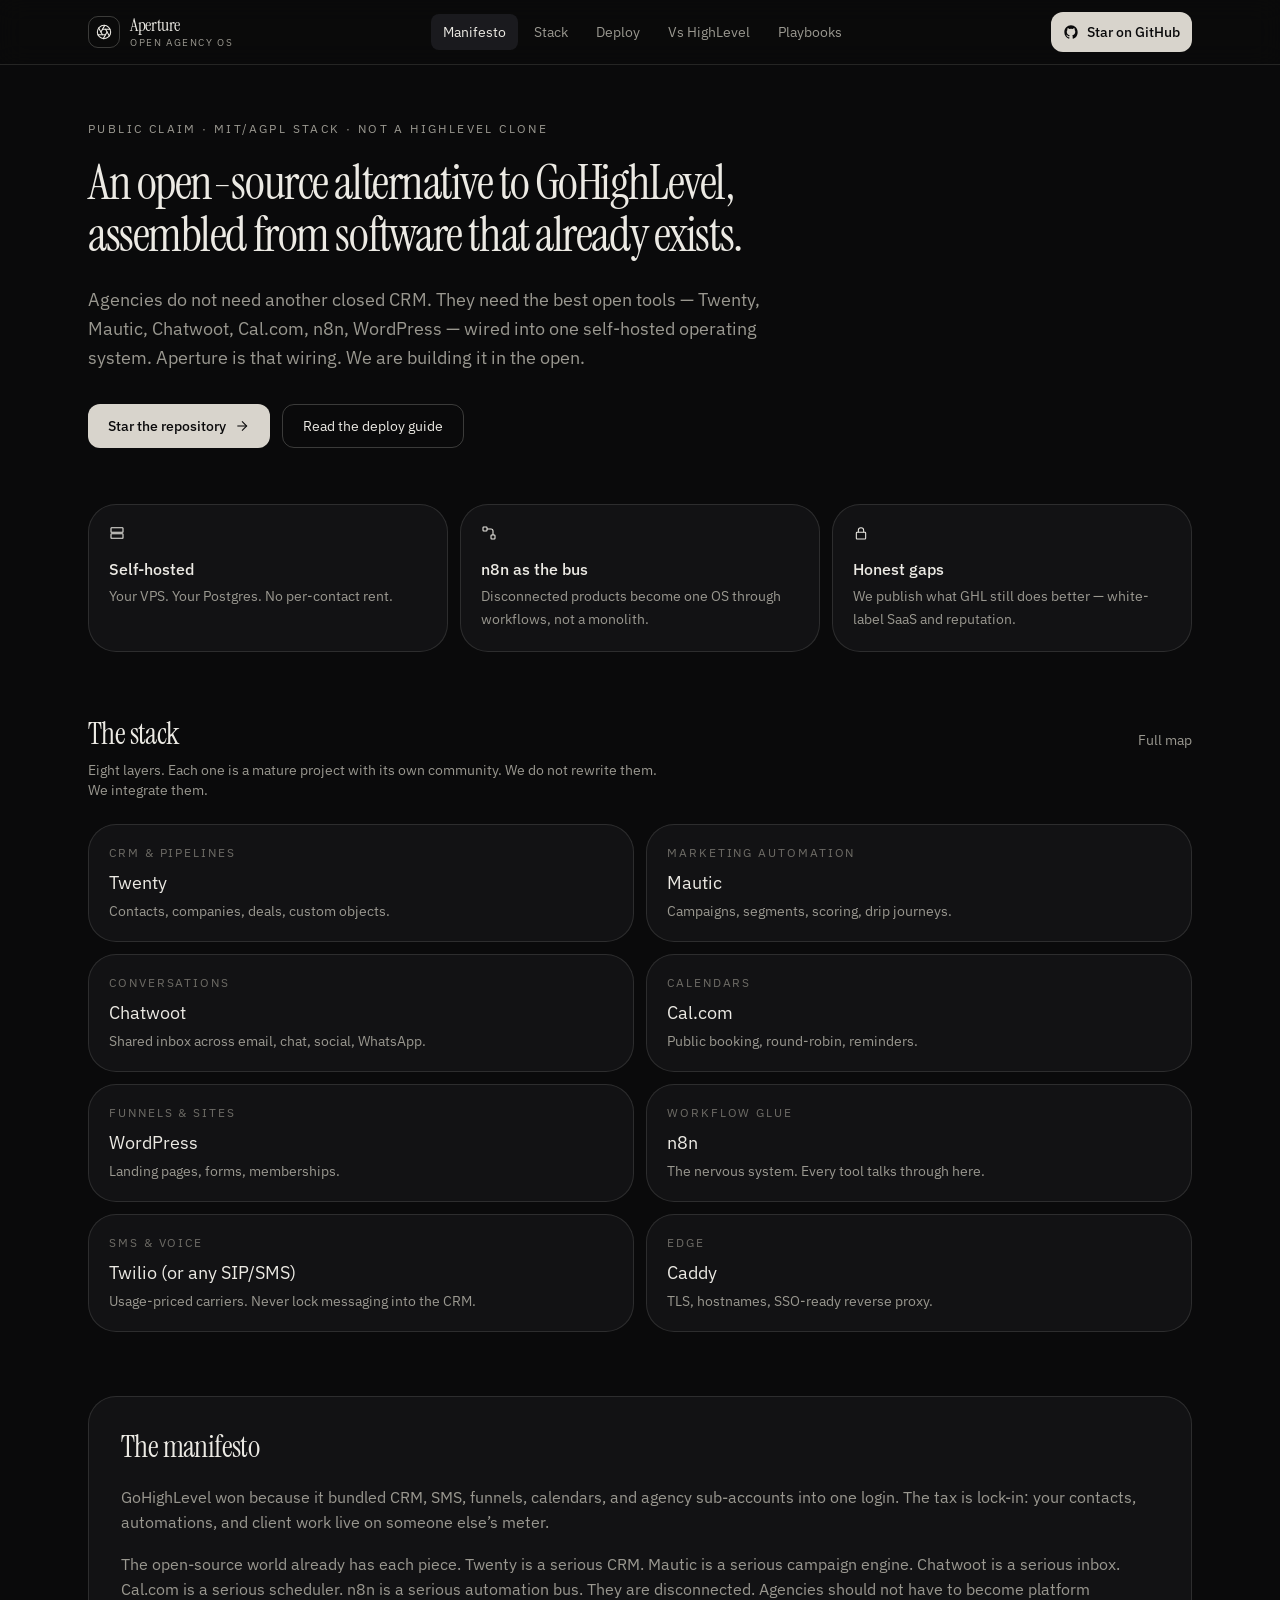
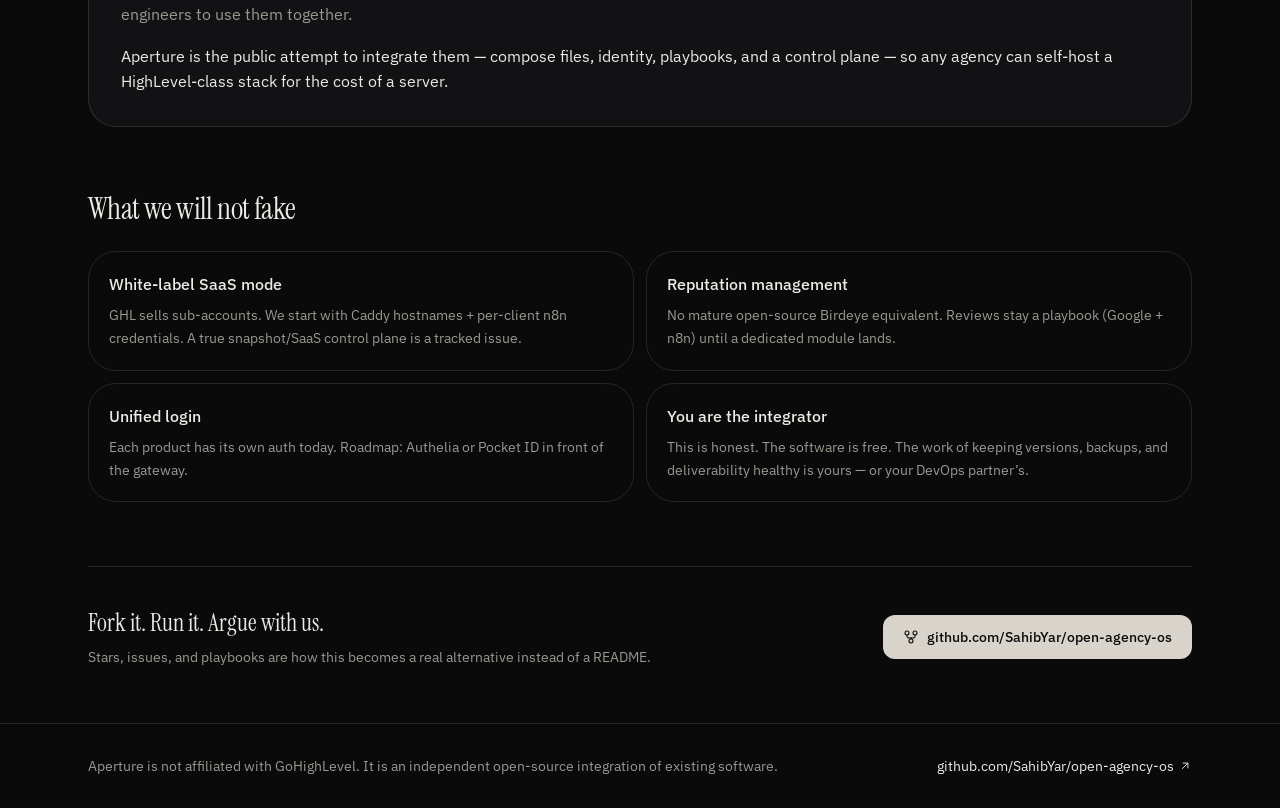
==== commit 72db43fa: "site: match measured line heights and card metrics" ====
--- a/docs/index.html
+++ b/docs/index.html
@@ -8,7 +8,7 @@
 <meta name="description" content="Open-source GoHighLevel alternative. Self-host Twenty, Mautic, Chatwoot, Cal.com, n8n and WordPress as one agency operating system."/>
 <link rel="icon" href="favicon.svg" type="image/svg+xml"/>
 <link rel="stylesheet" href="https://fonts.googleapis.com/css2?family=IBM+Plex+Mono:wght@400;500&family=IBM+Plex+Sans:wght@400;500;600&family=Instrument+Serif&display=swap"/>
-<link rel="stylesheet" href="site.css?v=3"/>
+<link rel="stylesheet" href="site.css?v=4"/>
 </head>
 <body>
 <div class="shell">
--- a/docs/site.css
+++ b/docs/site.css
@@ -45,9 +45,10 @@
 .page { padding: 40px 16px 0; }
 @media (min-width: 640px) { .page { padding: 56px 24px 0; } }
 .kicker { font-size: 12px; line-height: 16px; letter-spacing: 0.2em; text-transform: uppercase; color: var(--muted); }
-h1 { margin-top: 16px; font-size: 36px; line-height: 1.08; letter-spacing: -0.025em; }
-@media (min-width: 640px) { h1 { font-size: 48px; line-height: 51.84px; letter-spacing: -0.03em; } }
-h1.hero { margin-top: 20px; max-width: 896px; }
+h1 { margin-top: 16px; font-size: 36px; line-height: 1; letter-spacing: -0.025em; }
+@media (min-width: 640px) { h1 { font-size: 48px; line-height: 48px; } }
+h1.hero { margin-top: 20px; max-width: 896px; letter-spacing: -0.03em; line-height: 1.08; }
+@media (min-width: 640px) { h1.hero { line-height: 51.84px; } }
 .lede { margin-top: 16px; max-width: 672px; color: var(--muted); font-size: 16px; line-height: 24px; }
 .lede.lg { margin-top: 24px; font-size: 18px; line-height: 29.25px; }
 .row { display: flex; flex-wrap: wrap; gap: 12px; margin-top: 32px; }
@@ -65,12 +66,12 @@
 }
 .card, .toolcard { background: var(--surface); padding: 20px; text-align: left; }
 @media (min-width: 640px) { .toolcard { padding: 24px; } }
-.card svg.ico { color: var(--muted); display: block; }
+.card > svg, .btn svg, .star svg, footer svg, a.up svg { display: block; }
 .card dt { margin-top: 16px; font-family: var(--sans); font-size: 16px; font-weight: 500; line-height: 24px; }
 .card dd { margin: 4px 0 0; color: var(--muted); font-size: 14px; line-height: 22.75px; }
 .section { margin-top: 64px; }
 .head { display: flex; align-items: flex-end; justify-content: space-between; gap: 16px; }
-.head h2, .section > h2, .manifesto h2 { font-size: 30px; letter-spacing: -0.02em; }
+.head h2, .section > h2, .manifesto h2 { font-size: 30px; line-height: 36px; letter-spacing: -0.02em; }
 .head a { font-size: 14px; color: var(--muted); }
 .sub { margin-top: 8px; max-width: 576px; color: var(--muted); font-size: 14px; line-height: 20px; }
 .layers { list-style: none; padding: 0; margin: 24px 0 0; }
@@ -79,7 +80,7 @@
 .blurb { margin-top: 4px; font-size: 14px; line-height: 20px; color: var(--muted); }
 .manifesto { margin-top: 64px; background: var(--surface); padding: 24px; }
 @media (min-width: 640px) { .manifesto { padding: 32px; } }
-.prose { margin-top: 20px; display: grid; gap: 16px; color: var(--muted); font-size: 15.6px; line-height: 1.7; }
+.prose { margin-top: 20px; display: grid; gap: 16px; color: var(--muted); font-size: 15.6px; line-height: 25.35px; }
 .prose .fg { color: var(--fg); }
 .plain { padding: 20px; background: transparent; }
 .plain h3 { font-family: var(--sans); font-size: 16px; font-weight: 500; letter-spacing: 0; }
@@ -87,13 +88,13 @@
 .gaps { list-style: none; padding: 0; margin-top: 24px; }
 .close { margin-top: 64px; padding-top: 40px; border-top: 1px solid var(--border); display: flex; flex-direction: column; align-items: flex-start; gap: 16px; }
 @media (min-width: 640px) { .close { flex-direction: row; align-items: center; justify-content: space-between; } }
-.close h2 { font-size: 24px; }
+.close h2 { font-size: 24px; line-height: 32px; }
 footer { border-top: 1px solid var(--border); margin-top: 56px; }
 footer .inner { display: flex; flex-direction: column; gap: 16px; padding-top: 32px; padding-bottom: 32px; font-size: 14px; line-height: 20px; color: var(--muted); }
 @media (min-width: 640px) { footer .inner { flex-direction: row; align-items: center; justify-content: space-between; } }
 footer a { color: var(--fg); display: inline-flex; align-items: center; gap: 4px; }
 .layer-block { margin-top: 40px; }
-.layer-block h2 { font-size: 24px; }
+.layer-block h2 { font-size: 24px; line-height: 32px; }
 .layer-block > .sub { margin-top: 4px; margin-bottom: 16px; max-width: none; }
 .tooltop { display: flex; flex-wrap: wrap; justify-content: space-between; gap: 12px; align-items: flex-start; }
 .tooltop strong { display: block; font-weight: 500; font-size: 18px; line-height: 28px; }
@@ -119,7 +120,7 @@
 td:not(:first-child) { color: var(--muted); }
 .note { margin-top: 32px; max-width: 672px; color: var(--muted); font-size: 14px; line-height: 22.75px; }
 ol.play { list-style: none; padding: 0; margin: 40px 0 0; display: grid; gap: 16px; }
-.play h2 { margin-top: 8px; font-size: 24px; }
+.play h2 { margin-top: 8px; font-size: 24px; line-height: 32px; }
 .play .role { margin-top: 4px; }
 .play ol { margin: 16px 0 0; padding-left: 1.25rem; color: var(--muted); font-size: 14px; line-height: 22.75px; }
 .play ol li { margin: 8px 0; padding-left: 4px; }
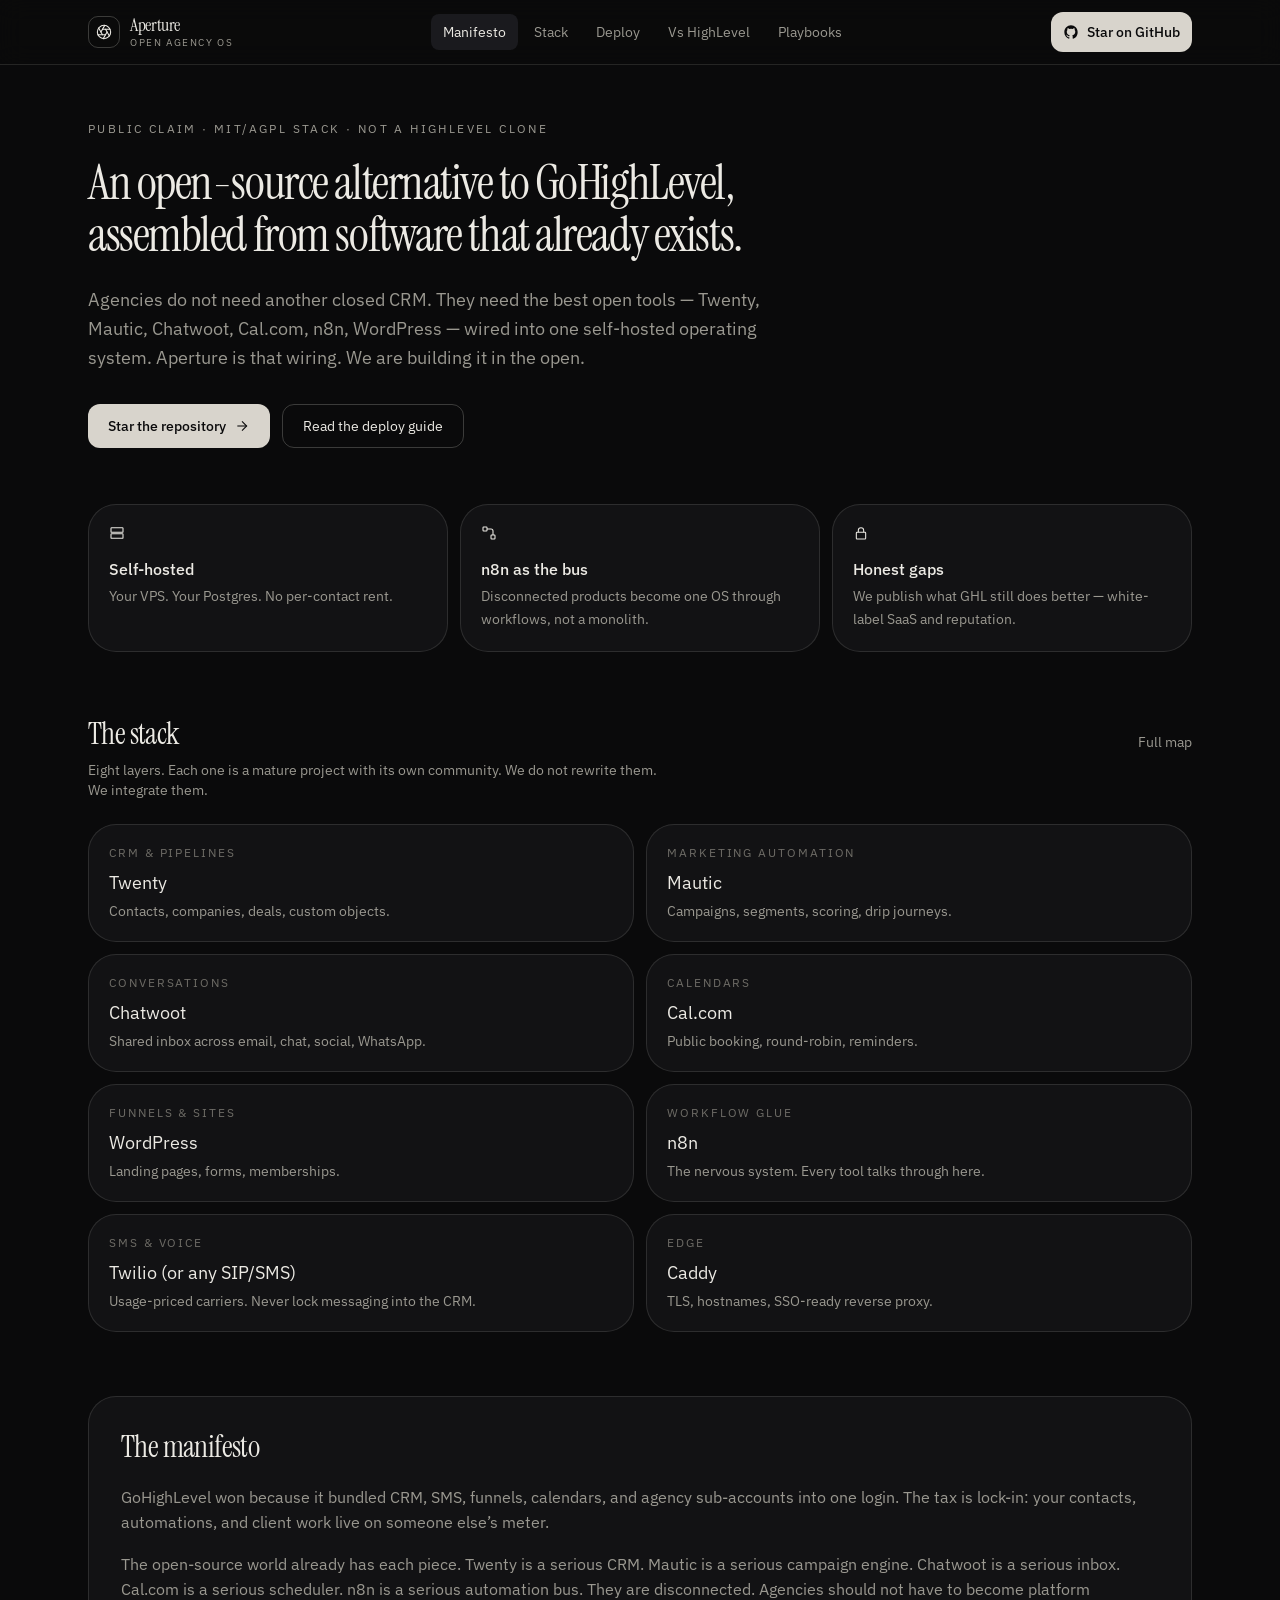
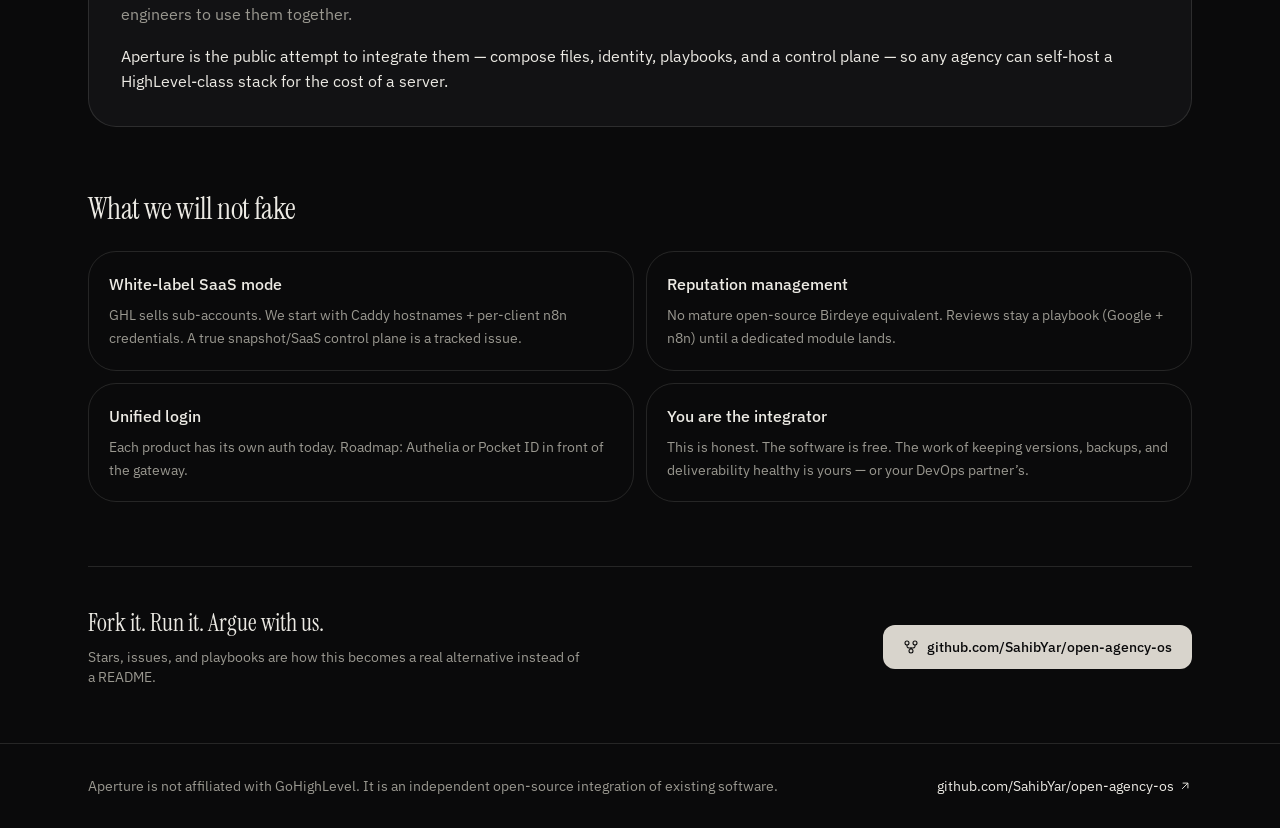
==== commit baa777fc: "site: match closing blurb width and link metrics" ====
--- a/docs/index.html
+++ b/docs/index.html
@@ -8,7 +8,7 @@
 <meta name="description" content="Open-source GoHighLevel alternative. Self-host Twenty, Mautic, Chatwoot, Cal.com, n8n and WordPress as one agency operating system."/>
 <link rel="icon" href="favicon.svg" type="image/svg+xml"/>
 <link rel="stylesheet" href="https://fonts.googleapis.com/css2?family=IBM+Plex+Mono:wght@400;500&family=IBM+Plex+Sans:wght@400;500;600&family=Instrument+Serif&display=swap"/>
-<link rel="stylesheet" href="site.css?v=4"/>
+<link rel="stylesheet" href="site.css?v=7"/>
 </head>
 <body>
 <div class="shell">
--- a/docs/site.css
+++ b/docs/site.css
@@ -72,7 +72,9 @@
 .section { margin-top: 64px; }
 .head { display: flex; align-items: flex-end; justify-content: space-between; gap: 16px; }
 .head h2, .section > h2, .manifesto h2 { font-size: 30px; line-height: 36px; letter-spacing: -0.02em; }
-.head a { font-size: 14px; color: var(--muted); }
+.head a { font-size: 14px; line-height: 20px; color: var(--muted); }
+.close .sub { max-width: 512px; }
+.note a { display: inline-block; font-size: 14px; line-height: 20px; }
 .sub { margin-top: 8px; max-width: 576px; color: var(--muted); font-size: 14px; line-height: 20px; }
 .layers { list-style: none; padding: 0; margin: 24px 0 0; }
 .eyebrow { font-size: 12px; line-height: 16px; letter-spacing: 0.16em; text-transform: uppercase; color: var(--subtle); }
@@ -100,7 +102,8 @@
 .tooltop strong { display: block; font-weight: 500; font-size: 18px; line-height: 28px; }
 .role { color: var(--muted); font-size: 14px; line-height: 20px; }
 .why { margin-top: 16px; font-size: 14px; line-height: 22.75px; }
-.facts { margin: 16px 0 0; display: grid; gap: 12px; font-size: 14px; }
+.facts { margin: 16px 0 0; display: grid; gap: 12px; font-size: 14px; line-height: 20px; }
+.facts dt, .facts dd, a.up, .role { line-height: 20px; }
 @media (min-width: 640px) { .facts { grid-template-columns: repeat(3, 1fr); } }
 .facts dt { color: var(--subtle); }
 .facts dd { margin: 4px 0 0; color: var(--muted); line-height: 20px; }
@@ -114,16 +117,18 @@
 .tablewrap { margin-top: 40px; overflow-x: auto; }
 table { width: 100%; min-width: 640px; border-collapse: collapse; text-align: left; font-size: 14px; }
 th { background: var(--surface); color: var(--muted); font-weight: 500; }
-th, td { padding: 12px 16px; }
+th, td { padding: 12px 16px; line-height: 20px; }
 tbody tr { border-top: 1px solid var(--border); }
 td:first-child { font-weight: 500; }
 td:not(:first-child) { color: var(--muted); }
-.note { margin-top: 32px; max-width: 672px; color: var(--muted); font-size: 14px; line-height: 22.75px; }
+.note { margin-top: 32px; color: var(--muted); font-size: 14px; line-height: 20px; }
+.note + .note { margin-top: 16px; }
 ol.play { list-style: none; padding: 0; margin: 40px 0 0; display: grid; gap: 16px; }
 .play h2 { margin-top: 8px; font-size: 24px; line-height: 32px; }
 .play .role { margin-top: 4px; }
-.play ol { margin: 16px 0 0; padding-left: 1.25rem; color: var(--muted); font-size: 14px; line-height: 22.75px; }
-.play ol li { margin: 8px 0; padding-left: 4px; }
+.play ol { margin: 16px 0 0; padding: 0; list-style: none; color: var(--muted); font-size: 14px; line-height: 22.75px; }
+.play ol li { margin: 0; padding-left: 4px; }
+.play ol li + li { margin-top: 8px; }
 .rise { animation: rise 500ms cubic-bezier(0.22, 1, 0.36, 1) both; }
 .rise:nth-child(2) { animation-delay: 50ms; }
 .rise:nth-child(3) { animation-delay: 90ms; }
